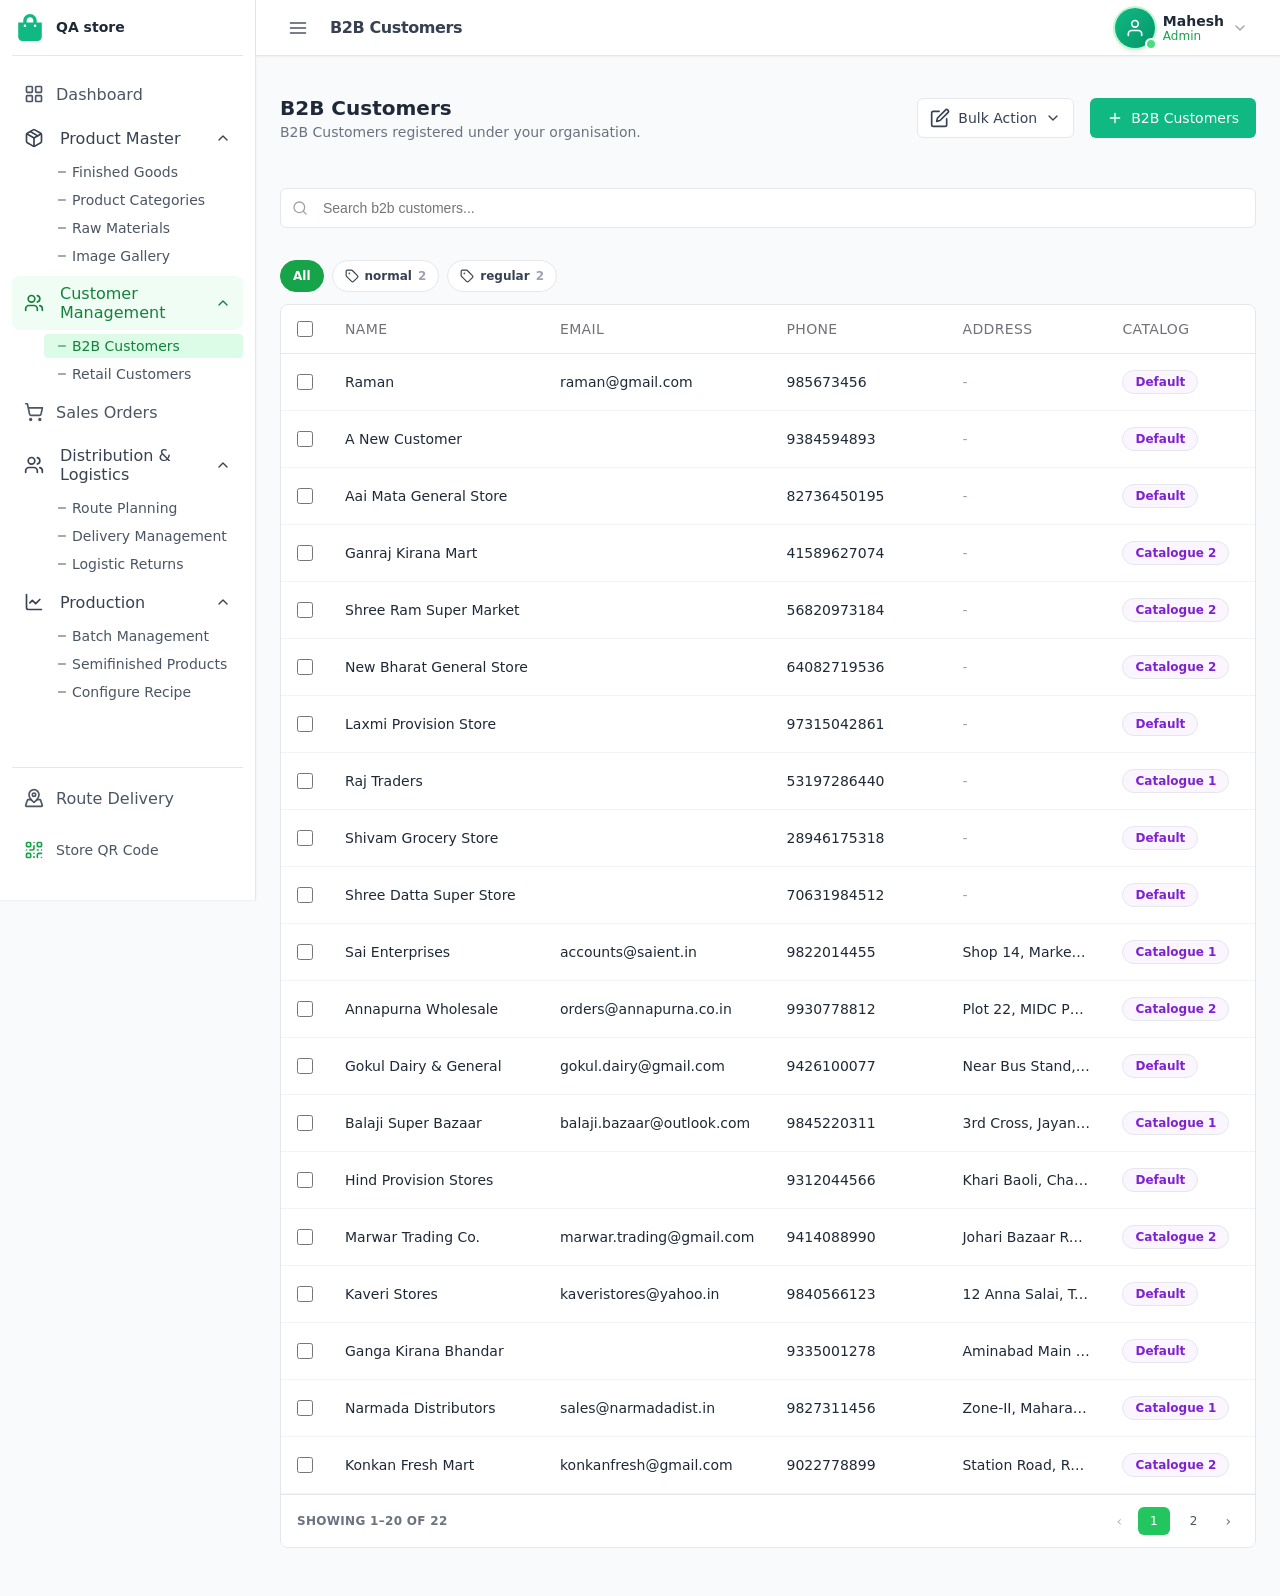
==== v1/screens/customers/b2b-customers.html @ 84e3a21d "Publish frozen v1 discovery mockup: Customer Management (B2B + Retail) Static HTML/CSS/JS recreation" ====
<!doctype html>
<!--
  DISCOVERY SCREEN — Foodbridge Module Customer — "B2B Customers"
  ---------------------------------------------------------------
  RECREATION of https://b2bgreens.com/platform/customers (tenant "QA store",
  user "Mahesh · Admin") — the baseline this module iterates from.

  Per addendum-002, this screen is built from the real source of the running app
  (github.com/exagon-ai/storefront-frontend) rather than eyeballed from the
  screenshot: same field names, same derivations, same copy, same feature flags.
  Provenance for every region:

    region                    app source
    ------------------------  ----------------------------------------------
    page shell / sidebar      src/layout/Layout.jsx · components/sidebar/*
    header + description      src/pages/Customers.jsx:456-508
    bulk action dropdown      src/components/common/BulkActionDropdown.jsx
    import / export / sample  src/components/common/UploadMany.jsx
    search (debounced 400ms)  src/pages/Customers.jsx:605-644
    tag filter chips          src/features/tags/EntityTagChips.jsx
    table + row actions       src/components/customer/CustomerTable.jsx
    add / edit drawer         src/components/drawer/CustomerDrawer.jsx
    stock drawer              src/components/drawer/CustomerStockDrawer.jsx
    delete confirmation       src/components/modal/DeleteModal.jsx
    empty state               src/components/table/NotFound.jsx
    pagination (20 per page)  src/components/common/CustomPagination.jsx

  Standalone-openable: open this file directly to review the screen in isolation.
  Also reachable from the wiring hub (../../index.html) and the module hub
  (index.html). Data comes from seed.inline.js, which mirrors
  ../../seed-data/seed.json (file:// blocks fetching local JSON).

  Outgoing transitions (→ proto-FSM for SSOT-1 / SSOT-5):
    - search / tag chip / page    → same screen, re-filtered list
    - "+ B2B Customers" / pencil  → Add/Edit drawer over the list
    - trash / Bulk Action→Delete  → Delete confirm modal → list
    - Bulk Action → Assign tags   → Tag drawer → list
    - bar-chart / gift            → Stock / Offers drawer
    - Import                      → Import preview modal → list
    - sidebar "Retail Customers"  → retail-customers.html (the only navigation)

  Rules: HTML/CSS/vanilla JS only. No frameworks, no build step, no real API
  calls. Disposable — informs the SSOTs, not imported by development/.
-->
<html lang="en">
<head>
  <meta charset="utf-8">
  <meta name="viewport" content="width=device-width, initial-scale=1">
  <title>B2B Customers — Foodbridge Module Customer</title>
  <!-- No webfont: tailwind.config.js sets fontFamily.sans to system-ui, so the
       deployed app never renders the Inter it preloads. styles.css matches. -->
  <link rel="stylesheet" href="styles.css">
</head>
<body>
  <div class="app" id="app"></div>
  <script src="icons.js"></script>
  <script src="seed.inline.js"></script>
  <script src="shell.js"></script>
  <script src="customers.js"></script>
  <script>FB.mount("b2b");</script>
</body>
</html>
---- v1/screens/customers/styles.css ----
/* ==========================================================================
   DISCOVERY — Foodbridge Module Customer — stylesheet

   PIXEL-PARITY with the live storefront-admin. Every value below is the
   computed equivalent of the app's literal Tailwind class strings — not an
   approximation. Provenance for the ones that matter:

     font stack     tailwind.config.js → fontFamily.sans =
                    ['system-ui','sans-serif','Arial','Helvetica']
                    (index.html preloads Inter but the config overrides it,
                     so the deployed app never renders Inter — neither do we)
     sidebar        DesktopSidebar.jsx  w-64 · border-r border-gray-200 ·
                    shadow-sm · hidden lg:block   → breakpoint 1024px, NOT 768
     sidebar body   SidebarContent.jsx  px-3 pb-4 · brand h-14 border-b mb-3 ·
                    ul mt-2 space-y-2 pb-4 · item gap-3 px-3 py-2 rounded-lg ·
                    active text-green-700 bg-green-50
     submenu        SidebarSubMenu.jsx  ul ml-8 mt-1 space-y-1 text-sm ·
                    item px-3 py-1 rounded · active text-green-700 bg-green-100
     header         Header.jsx  h-14 sticky border-b shadow-sm · px-3 sm:px-6 ·
                    title text-base font-semibold text-gray-700 tracking-tight
     page padding   Main.jsx  px-3 sm:px-4 lg:px-6 · pt-3 sm:pt-4 · pb-4
     table          @windmill/react-ui defaultTheme:
                    container w-full overflow-hidden rounded-lg ring-1 ring-black/5
                    header    text-xs font-semibold tracking-wide uppercase
                              text-gray-500 border-b bg-gray-50
                    cell      px-4 py-3 · body bg-white divide-y text-gray-700
     row            CustomerTable.jsx  hover:bg-gray-50 border-b border-gray-200
     catalog pill   inline-flex px-3 py-1 rounded-full bg-purple-50
                    text-purple-700 border text-xs font-semibold
     tag chips      EntityTagChips.jsx  h-8 rounded-full px-3 text-xs
                    font-semibold · active border/bg-green-600 text-white
     primary btn    h-10 px-4 rounded-md bg-emerald-500 hover:bg-emerald-600
     bulk btn       h-10 min-w-[136px] px-3 py-2 rounded-md border-gray-200

   Tailwind palette values used verbatim:
     green-50  #f0fdf4   green-100 #dcfce7   green-400 #4ade80
     green-200 #bbf7d0   green-600 #16a34a   green-700 #15803d
     emerald-500 #10b981 emerald-600 #059669
     gray-50 #f9fafb  gray-100 #f3f4f6  gray-200 #e5e7eb  gray-300 #d1d5db
     gray-400 #9ca3af gray-500 #6b7280 gray-600 #4b5563  gray-700 #374151
     gray-800 #1f2937 purple-50 #faf5ff purple-700 #7e22ce
     red-50 #fef2f2   red-600 #dc2626   blue-600 #2563eb
   ========================================================================== */

:root {
  --green-50:  #f0fdf4;
  --green-100: #dcfce7;
  --green-200: #bbf7d0;
  --green-400: #4ade80;
  --green-500: #22c55e;
  --green-600: #16a34a;
  --green-700: #15803d;
  --emerald-500: #10b981;
  --emerald-600: #059669;

  --gray-50:  #f9fafb;
  --gray-100: #f3f4f6;
  --gray-200: #e5e7eb;
  --gray-300: #d1d5db;
  --gray-400: #9ca3af;
  --gray-500: #6b7280;
  --gray-600: #4b5563;
  --gray-700: #374151;
  --gray-800: #1f2937;

  --purple-50:  #faf5ff;
  --purple-700: #7e22ce;
  --zinc-500:   #71717a;
  --slate-50:   #f8fafc;
  --slate-100:  #f1f5f9;
  --slate-200:  #e2e8f0;
  --slate-300:  #cbd5e1;
  --slate-400:  #94a3b8;
  --slate-500:  #64748b;
  --slate-600:  #475569;
  --slate-700:  #334155;
  --slate-800:  #1e293b;
  --emerald-50: #ecfdf5;
  --emerald-700: #047857;
  --red-500:    #ef4444;
  --blue-600:   #2563eb;
  --red-50:     #fef2f2;
  --red-600:    #dc2626;
  --red-700:    #b91c1c;

  --line: var(--gray-200);
  --muted: var(--gray-500);
  --card: #ffffff;

  /* shadow-sm / shadow-md / shadow-xl, verbatim from Tailwind */
  --shadow-sm: 0 1px 2px 0 rgb(0 0 0 / .05);
  --shadow-md: 0 4px 6px -1px rgb(0 0 0 / .1), 0 2px 4px -2px rgb(0 0 0 / .1);
  --shadow-xl: 0 20px 25px -5px rgb(0 0 0 / .1), 0 8px 10px -6px rgb(0 0 0 / .1);
  /* ring-1 ring-black ring-opacity-5 */
  --ring-1-black-5: 0 0 0 1px rgb(0 0 0 / .05);

  --sidebar-w: 16rem;   /* w-64  */
  --header-h:  3.5rem;  /* h-14  */
}

* { box-sizing: border-box; }

html, body {
  margin: 0;
  padding: 0;
  background: var(--gray-50);
  color: var(--gray-700);
  /* tailwind.config.js fontFamily.sans — the app never renders Inter */
  font-family: system-ui, sans-serif, Arial, Helvetica;
  font-size: 16px;
  -webkit-font-smoothing: antialiased;
}

a { text-decoration: none; color: inherit; }
button { font: inherit; }
ul { list-style: none; margin: 0; padding: 0; }

/* ==========================================================================
   App shell
   ========================================================================== */

.app { display: flex; min-height: 100vh; }

/* DesktopSidebar: w-64, hidden below lg (1024px) */
.sidebar {
  width: var(--sidebar-w);
  flex: 0 0 var(--sidebar-w);
  background: var(--card);
  border-right: 1px solid var(--gray-200);
  box-shadow: var(--shadow-sm);
  position: fixed;
  inset: 0 auto 0 0;
  z-index: 30;
  overflow-y: auto;
  overflow-x: hidden;
}
.sidebar-inner {
  display: flex;
  flex-direction: column;
  min-height: 100vh;
  padding: 0 0.75rem 1rem;   /* px-3 pb-4 */
  color: var(--gray-500);
}

/* brand — h-14 border-b, then mb-3 */
.brand {
  height: var(--header-h);
  display: flex;
  align-items: center;
  gap: 0.75rem;              /* gap-3 */
  padding: 0.375rem 0.25rem; /* py-1.5 px-1 */
  border-bottom: 1px solid var(--gray-200);
  margin-bottom: 0.75rem;
  flex-shrink: 0;
}
.brand .mark { flex-shrink: 0; display: flex; }
.brand .mark svg { width: 1.75rem; height: 1.75rem; }   /* w-7 h-7 */
.brand .name {
  font-size: 0.875rem;       /* text-sm */
  font-weight: 600;
  color: var(--gray-800);
  line-height: 1.25;
  overflow: hidden;
  text-overflow: ellipsis;
  white-space: nowrap;
}

.nav-scroll { flex: 1; overflow-y: auto; scrollbar-width: none; }
.nav-scroll::-webkit-scrollbar { display: none; }

.nav { margin-top: 0.5rem; padding-bottom: 1rem; }        /* mt-2 pb-4 */
.nav > li + li { margin-top: 0.5rem; }                    /* space-y-2 */

/* top-level item + the two hard-coded footer items */
.nav-item {
  width: 100%;
  display: flex;
  align-items: center;
  gap: 0.75rem;                    /* gap-3 */
  padding: 0.5rem 0.75rem;         /* py-2 px-3 */
  border: 0;
  background: transparent;
  border-radius: 0.5rem;           /* rounded-lg */
  text-align: left;
  color: var(--gray-600);
  cursor: pointer;
  transition: background-color .15s, color .15s;
}
.nav-item:hover { background: var(--gray-100); }
.nav-item .ic { display: flex; flex-shrink: 0; }
.nav-item .ic svg { width: 1.25rem; height: 1.25rem; }    /* w-5 h-5 */
.nav-item .ic.green { color: var(--green-600); }

/* group header — SidebarSubMenu button */
.nav-group > button {
  width: 100%;
  display: flex;
  justify-content: space-between;
  align-items: center;
  gap: 0.75rem;
  padding: 0.5rem 0.75rem;
  border: 0;
  background: transparent;
  border-radius: 0.5rem;
  text-align: left;
  color: var(--gray-700);
  cursor: pointer;
  transition: background-color .15s, color .15s;
}
.nav-group > button:hover { background: var(--gray-100); color: var(--green-600); }
.nav-group > button .lbl { display: inline-flex; align-items: center; }
.nav-group > button .ic { display: flex; flex-shrink: 0; }
.nav-group > button .ic svg { width: 1.25rem; height: 1.25rem; }
.nav-group > button .txt { margin-left: 1rem; }           /* ml-4 */
.nav-group > button .chev { padding-left: 1rem; display: flex; }
.nav-group > button .chev svg { width: 1rem; height: 1rem; }
/* active group: text-green-700 bg-green-50 */
.nav-group.child-active > button { color: var(--green-700); background: var(--green-50); }
.nav-group.child-active > button:hover { background: var(--green-50); color: var(--green-700); }

/* submenu — ul ml-8 mt-1 space-y-1 text-sm */
.nav-sub { display: none; margin: 0.25rem 0 0 2rem; font-size: 0.875rem; color: var(--gray-600); }
.nav-group.open .nav-sub { display: block; }
.nav-sub > li + li { margin-top: 0.25rem; }
.nav-sub a {
  display: flex;
  align-items: center;
  padding: 0.25rem 0.75rem;        /* py-1 px-3 */
  border-radius: 0.25rem;          /* rounded */
  cursor: pointer;
  transition: background-color .15s, color .15s;
}
.nav-sub a:hover { background: var(--gray-100); color: var(--gray-600); }
.nav-sub .dash { display: flex; margin-right: 0.25rem; }
.nav-sub .dash svg { width: 0.75rem; height: 0.75rem; }   /* h-3 w-3 */
/* active child: text-green-700 bg-green-100 — a full step darker than the group */
.nav-sub a.active { color: var(--green-700); background: var(--green-100); }

/* Route Delivery — border-t pt-3 mt-1 */
.nav-foot {
  border-top: 1px solid var(--gray-200);
  padding-top: 0.75rem;
  margin-top: 0.25rem;
  flex-shrink: 0;
}
/* Store QR Code — its own py-4 block at the very bottom */
.nav-qr { padding: 1rem 0; flex-shrink: 0; }
.nav-qr .nav-item { font-size: 0.875rem; font-weight: 500; }

.main { flex: 1; min-width: 0; margin-left: var(--sidebar-w); }

/* Header — h-14 sticky, border-b, shadow-sm */
.topbar {
  height: var(--header-h);
  background: var(--card);
  border-bottom: 1px solid var(--gray-200);
  box-shadow: var(--shadow-sm);
  position: sticky;
  top: 0;
  z-index: 30;
  display: flex;
  align-items: center;
  justify-content: space-between;
  padding: 0 1.5rem;               /* px-6 at sm+ */
}
.topbar-left { display: flex; align-items: center; gap: 0.375rem; min-width: 0; }
.hamburger {
  border: 0;
  background: transparent;
  padding: 0.5rem;                 /* p-2 */
  border-radius: 0.5rem;
  color: var(--gray-600);
  cursor: pointer;
  display: flex;
  transition: background-color .2s;
}
.hamburger:hover { background: var(--gray-100); }
.hamburger svg { width: 1.25rem; height: 1.25rem; }
.crumb {
  margin: 0 0 0 0.5rem;
  font-size: 1rem;                 /* text-base */
  font-weight: 600;
  color: var(--gray-700);
  letter-spacing: -0.025em;        /* tracking-tight */
}

.who {
  display: flex;
  align-items: center;
  gap: 0.5rem;                     /* space-x-2 inside the avatar group */
  padding: 0.25rem 0.5rem;
  border-radius: 0.5rem;
  cursor: pointer;
  transition: background-color .2s;
}
.who:hover { background: var(--gray-50); }
.who .avatar {
  position: relative;
  width: 2.5rem; height: 2.5rem;   /* sm:h-10 sm:w-10 */
  border-radius: 9999px;
  background-image: linear-gradient(to bottom right, var(--emerald-500), var(--emerald-600));
  color: #fff;
  display: grid;
  place-items: center;
  box-shadow: 0 0 0 2px var(--green-200), var(--shadow-md);
  flex-shrink: 0;
}
.who .avatar svg { width: 1.25rem; height: 1.25rem; }
.who .avatar .dot {
  position: absolute;
  right: -0.125rem; bottom: -0.125rem;
  width: 0.75rem; height: 0.75rem;
  border-radius: 9999px;
  background: var(--green-400);
  border: 2px solid #fff;
}
.who .meta { display: flex; flex-direction: column; align-items: flex-start; min-width: 0; }
.who .meta b {
  font-size: 0.875rem; font-weight: 600; color: var(--gray-800);
  max-width: 8rem; overflow: hidden; text-overflow: ellipsis; white-space: nowrap;
}
.who .meta span { font-size: 0.75rem; color: var(--green-600); font-weight: 500; }
.who .caret { display: flex; color: var(--gray-400); }
.who .caret svg { width: 1rem; height: 1rem; }

/* Main.jsx — px-3 sm:px-4 lg:px-6, pt-3 sm:pt-4, pb-4 */
.page { padding: 0.75rem 0.75rem 1rem; }

/* ==========================================================================
   Page header / toolbar / search
   ========================================================================== */

/* Header Card — `!bg-transparent ... mb-5` wrapping `CardBody !p-0 !pt-6 !pb-4`.
   The Card's own mb-5 is what separates it from the search Card; without it the
   page reads noticeably tighter than the live app. */
.head-card { padding: 1.5rem 0 1rem; margin-bottom: 1.25rem; }
.page-head {
  display: flex;
  flex-direction: column;
  gap: 0.75rem;
}
.page-head h1 { margin: 0 0 0.25rem; font-size: 1.25rem; font-weight: 600; color: var(--gray-800); }
.page-head p  { margin: 0; font-size: 0.875rem; color: var(--gray-500); }
.page-head .actions { display: flex; gap: 1rem; }

/* Secondary toolbar — `mt-4` inside the same CardBody as the header row */
.toolbar { display: flex; flex-wrap: wrap; gap: 0.5rem; margin-top: 1rem; }

/* Search Card — `mb-5` around `CardBody !p-0` + `form py-3` */
.searchbar { padding: 0.75rem 0; margin-bottom: 1.25rem; }
.searchbar .field { position: relative; }
.searchbar .field > svg {
  position: absolute;
  left: 0.75rem;
  top: 50%;
  transform: translateY(-50%);
  color: var(--gray-400);
  pointer-events: none;
}

/* myTheme.input.base carries BOTH `bg-white` and `bg-gray-100`; which one wins
   depends on Tailwind's emitted order. The As-is captures settle it: every
   input on the list and in both drawers renders WHITE, so `bg-white` is the
   later rule. Same resolution applies to the offers table header below.
   Nothing overrides the placeholder — it stays the browser default at 14px. */
.input, .searchbar input {
  display: block;
  width: 100%;
  height: 2.5rem;                  /* h-10 */
  font-size: 0.875rem;             /* text-sm */
  line-height: 1.25rem;            /* leading-5 */
  padding: 0.25rem 0.75rem;        /* py-1 px-3 */
  border: 1px solid var(--gray-200);
  border-radius: 0.375rem;         /* rounded-md */
  background: var(--card);
  color: var(--gray-700);
  outline: none;
}
.searchbar input { padding-left: 2.625rem; }
.input:focus, .searchbar input:focus { background: var(--card); border-color: var(--gray-200); }
.input[readonly], .input:disabled { opacity: .5; cursor: not-allowed; background: var(--gray-300); }
/* myTheme.select.base — h-10 border-gray-200 bg-WHITE px-2 py-1 form-select */
select.input { appearance: none; cursor: pointer; background: var(--card); padding: 0.25rem 0.5rem; }
textarea.input { min-height: 5rem; height: auto; padding: 0.75rem; background: var(--card); }

/* ==========================================================================
   Buttons
   ========================================================================== */

.btn {
  display: inline-flex;
  align-items: center;
  justify-content: center;
  gap: 0.5rem;
  height: 2.5rem;                  /* h-10 */
  padding: 0 1rem;
  border: 1px solid transparent;
  border-radius: 0.375rem;
  font-size: 0.875rem;
  background: var(--card);
  color: var(--gray-700);
  cursor: pointer;
  white-space: nowrap;
  transition: background-color .15s, border-color .15s, color .15s;
}
.btn:disabled { opacity: .5; cursor: not-allowed; }
.btn svg { flex-shrink: 0; }
.btn-primary { background: var(--emerald-500); color: #fff; }
.btn-primary:hover:not(:disabled) { background: var(--emerald-600); }
.btn-outline { border-color: var(--gray-200); }
.btn-outline:hover:not(:disabled) { background: var(--gray-100); }
.btn-danger { background: var(--red-600); color: #fff; }
.btn-danger:hover:not(:disabled) { background: var(--red-700); }
/* BulkActionDropdown trigger: min-w-[136px] px-3 py-2 font-medium */
.btn-bulk { min-width: 8.5rem; padding: 0.5rem 0.75rem; font-weight: 500; border-color: var(--gray-200); }
.btn-bulk:hover:not(:disabled) { background: var(--gray-100); }
.btn-link {
  background: none; border: 0; padding: 0; cursor: pointer;
  color: var(--green-700); font-size: 0.75rem; text-decoration: underline;
}

/* ==========================================================================
   Tag chips — EntityTagChips.jsx
   ========================================================================== */

.chips { display: flex; flex-wrap: wrap; align-items: center; gap: 0.5rem; margin-bottom: 0.75rem; }
.chip {
  display: inline-flex;
  align-items: center;
  gap: 0.375rem;
  height: 2rem;                    /* h-8 */
  max-width: 11.25rem;
  padding: 0 0.75rem;
  border: 1px solid var(--gray-200);
  border-radius: 9999px;
  background: var(--card);
  color: var(--gray-700);
  font-size: 0.75rem;
  font-weight: 600;
  cursor: pointer;
  transition: background-color .15s, border-color .15s, color .15s;
}
.chip:hover { border-color: var(--green-200); background: var(--green-50); color: var(--green-700); }
.chip svg { flex-shrink: 0; }
.chip .count { color: var(--gray-400); }
.chip.active { background: var(--green-600); border-color: var(--green-600); color: #fff; }
.chip.active:hover { background: var(--green-600); color: #fff; }
.chip.active .count { color: rgb(255 255 255 / .8); }

/* ==========================================================================
   Table — windmill TableContainer / TableHeader / TableCell
   ========================================================================== */

/* myTheme.tableContainer — `w-full overflow-hidden border border-gray-200
   rounded-lg`. The app replaces windmill's ring with a real border. */
.table-wrap {
  width: 100%;
  overflow: hidden;
  border: 1px solid var(--gray-200);
  border-radius: 0.5rem;
  background: var(--card);
  margin-bottom: 2rem;
}
/* DEVIATION (V5) — the live TableContainer is `overflow-hidden` around a
   `w-full whitespace-nowrap` table, so on a narrow screen the right-hand
   columns (Catalog, Actions) are CLIPPED and unreachable: no scroll, no wrap,
   no card view. That is finding F11. We scroll instead, purely so the
   prototype stays reviewable on a phone — everything else about the mobile
   table is reproduced as-is. */
.table-scroll { overflow-x: auto; }

/* windmill <Table> — w-full whitespace-nowrap */
table.grid { width: 100%; border-collapse: collapse; white-space: nowrap; }
/* myTheme.tableHeader — `text-sm font-medium tracking-wide text-left
   text-zinc-500 uppercase border-b border-gray-200 bg-WHITE`.
   Not windmill's default text-xs/font-semibold/bg-gray-50. */
table.grid thead {
  font-size: 0.875rem;             /* text-sm */
  font-weight: 500;                /* font-medium */
  letter-spacing: 0.025em;         /* tracking-wide */
  text-transform: uppercase;
  color: var(--zinc-500);
  background: var(--card);
}
table.grid thead th {
  height: 3rem;                    /* !h-12 from the page */
  padding: 0 1rem;
  text-align: left;
  border-bottom: 1px solid var(--gray-200);
  white-space: nowrap;
  font-weight: 500;
}
/* myTheme.tableBody — `bg-white divide-y divide-gray-100 text-gray-800` */
table.grid tbody { background: var(--card); color: var(--gray-800); }
/* myTheme.tableCell — px-4 py-2 (windmill's default is py-3) */
table.grid tbody td {
  padding: 0.5rem 1rem;
  border-bottom: 1px solid var(--gray-100);
  vertical-align: middle;
  font-size: 0.875rem;
}
table.grid tbody tr:hover { background: var(--gray-50); }
/* Selection highlight — an addition on top of the As-is (the live table has no
   selected-row styling); see addendum-002 V4. */
table.grid tbody tr.selected,
table.grid tbody tr.selected:hover { background: var(--green-50); }

td.name  { font-weight: 500; }
td.phone { font-weight: 500; }
/* max-w-[8rem] truncate */
td.address span { display: block; max-width: 8rem; overflow: hidden; text-overflow: ellipsis; white-space: nowrap; }
.muted { color: var(--gray-400); }

/* catalog chip — bg-purple-50 text-purple-700 border (gray-200) */
.pill {
  display: inline-flex;
  align-items: center;
  padding: 0.25rem 0.75rem;
  border-radius: 9999px;
  font-size: 0.75rem;
  font-weight: 600;
  border: 1px solid var(--gray-200);
  background: var(--purple-50);
  color: var(--purple-700);
}
.pill.none { background: var(--gray-50); color: var(--gray-400); }

.row-tags { display: flex; flex-wrap: wrap; gap: 0.25rem; margin-top: 0.25rem; }
.row-tags span {
  font-size: 0.625rem; font-weight: 600; padding: 0.0625rem 0.4375rem;
  border-radius: 9999px; background: var(--green-50); color: var(--green-700);
}

/* row action buttons — p-2, text-gray-800, per-action hover colour */
.row-actions { display: flex; gap: 0.25rem; margin-left: -0.5rem; }
.icon-btn {
  border: 0;
  background: transparent;
  padding: 0.5rem;
  color: var(--gray-800);
  cursor: pointer;
  display: inline-flex;   /* a button is inline by default; flex only its content */
  position: relative;
  transition: color .15s;
}
/* Icon sizes are mixed, and that is what produces the 57px row pitch:
   py-2 (16) + p-2 button padding (16) + the TALLEST glyph (24) + 1px divider.
   Stock is lucide `BarChart2` at its package default of 24; Offers/Edit/Delete
   are react-icons/fi at their default 1em = 16. `Tooltip` passes no size. */
.icon-btn svg { width: 1rem; height: 1rem; }
.icon-btn.stock svg { width: 1.5rem; height: 1.5rem; }
.icon-btn.stock:hover { color: var(--emerald-600); }
.icon-btn.offer:hover,
.icon-btn.send:hover  { color: var(--blue-600); }
.icon-btn.edit:hover  { color: var(--green-600); }
.icon-btn.del:hover   { color: var(--red-600); }
/* react-tooltip: dark bubble above the trigger */
.icon-btn[data-tip]::after {
  content: attr(data-tip);
  position: absolute;
  bottom: calc(100% + 0.25rem);
  left: 50%;
  transform: translateX(-50%);
  background: var(--tip, #059669);
  color: #fff;
  font-size: 0.75rem;
  font-weight: 500;
  padding: 0.25rem 0.5rem;
  border-radius: 0.25rem;
  white-space: nowrap;
  opacity: 0;
  pointer-events: none;
  transition: opacity .12s;
  z-index: 5;
}
.icon-btn.offer, .icon-btn.send { --tip: #2563eb; }
.icon-btn.edit, .icon-btn.del   { --tip: #1f2937; }
.icon-btn:hover::after { opacity: 1; }

/* CheckBox.jsx — `peer h-4 w-4 shrink-0 rounded-sm border border-primary …`.
   `border-primary` is NOT defined in tailwind.config.js (only `brand` is), and
   the `data-[state=checked]` classes are a radix pattern with no data-state
   attribute here — so nothing overrides the control and the browser renders
   its NATIVE checkbox. Reproduced: native, 16px, no custom tick. */
.cb {
  width: 1rem; height: 1rem;
  flex-shrink: 0;
  border-radius: 0.125rem;         /* rounded-sm */
  cursor: pointer;
  vertical-align: middle;
  margin: 0;
}

/* myTheme.tableFooter — `px-4 py-3 border-t border-gray-200 bg-WHITE
   text-gray-500` (windmill's default bg-gray-50 is overridden) */
.pager {
  display: flex;
  align-items: center;
  justify-content: space-between;
  gap: 0.75rem;
  padding: 0.75rem 1rem;
  border-top: 1px solid var(--gray-200);
  background: var(--card);
  color: var(--gray-500);
  flex-wrap: wrap;
}
/* `SHOWING {start}–{end} OF {total}` — font-semibold tracking-wide uppercase
   text-xs; page buttons px-3 py-1 rounded-md text-xs, active bg-green-500;
   prev/next are ‹ › glyphs at px-2 py-1. */
.pager .info { font-size: 0.75rem; font-weight: 600; letter-spacing: 0.025em; text-transform: uppercase; }
.pager .pages { display: flex; align-items: center; gap: 0.5rem; }
.pager .pages button {
  border: 0;
  background: transparent;
  border-radius: 0.375rem;
  cursor: pointer;
  color: var(--gray-600);
  font-size: 0.75rem;
  font-weight: 500;
  padding: 0.25rem 0.75rem;
  line-height: 1.25rem;
}
.pager .pages button.step { padding: 0.25rem 0.5rem; font-size: 0.875rem; color: var(--gray-500); }
.pager .pages button:hover:not(:disabled) { background: var(--gray-200); }
.pager .pages button.active { background: var(--green-500); color: #fff; }
.pager .pages button.active:hover { background: var(--green-600); }
.pager .pages button:disabled { opacity: .5; cursor: not-allowed; background: transparent; }

/* empty state — NotFound.jsx */
.empty { text-align: center; padding: 1.25rem; margin: 1.25rem 0; }
.empty .art {
  width: 6rem; height: 6rem; margin: 1rem auto 1.25rem;
  border-radius: 9999px; background: var(--green-50);
  display: grid; place-items: center; color: var(--green-600);
}
.empty .art svg { width: 2.5rem; height: 2.5rem; }
.empty h2 { margin: 0.5rem 0 0.25rem; font-size: 1.5rem; font-weight: 500; color: var(--gray-600); }
.empty p { margin: 0; color: var(--gray-400); font-size: 0.875rem; }

/* ==========================================================================
   Overlays — menu, drawer, modal, toast
   ========================================================================== */

/* BulkActionDropdown menu — `z-[9999] w-max min-w-52 max-w-xs overflow-hidden
   rounded-md bg-white shadow-lg border border-gray-100`. Items are a single
   line: `w-full flex items-center gap-2 px-4 py-2.5 text-sm text-gray-700
   hover:bg-gray-50`, delete in `text-red-600 hover:bg-red-50`. No descriptions. */
.menu {
  position: fixed;
  z-index: 90;
  width: max-content;
  min-width: 13rem;
  max-width: 20rem;
  overflow: hidden;
  background: var(--card);
  border: 1px solid var(--gray-100);
  border-radius: 0.375rem;
  box-shadow: 0 10px 15px -3px rgb(0 0 0 / .1), 0 4px 6px -4px rgb(0 0 0 / .1);
}
.menu button {
  display: flex;
  align-items: center;
  gap: 0.5rem;
  width: 100%;
  border: 0;
  background: transparent;
  padding: 0.625rem 1rem;
  cursor: pointer;
  text-align: left;
  white-space: nowrap;
  font-size: 0.875rem;
  color: var(--gray-700);
  transition: background-color .15s;
}
.menu button:hover { background: var(--gray-50); }
.menu button svg { width: 1rem; height: 1rem; flex-shrink: 0; }
.menu button.danger { color: var(--red-600); }
.menu button.danger:hover { background: var(--red-50); }

.scrim {
  position: fixed; inset: 0;
  /* myTheme.backdrop.base — `fixed inset-0 bg-black bg-opacity-50`, i.e.
     Tailwind's bg-opacity utility: background-color: rgb(0 0 0 / var(--tw-bg-opacity, 1))
     with --tw-bg-opacity:.5. Applies to every overlay (modal AND drawer). */
  background: rgb(0 0 0 / .5);
  z-index: 60;
  opacity: 0;
  transition: opacity .18s;
}
.scrim.show { opacity: 1; }
/* GenerateSmartLinkModal's own backdrop — `bg-black/60 backdrop-blur-sm` */
.scrim.blur-dark { background: rgb(0 0 0 / .6); backdrop-filter: blur(2px); }

/* MainDrawer width: `windowDimension <= fullWidthBreakpoint ? "100%"
   : widthProp || (XXlarge ? "85%" : "82%")`. `large` does not affect width —
   every drawer in this module is 82% of the viewport. */
.drawer {
  position: fixed;
  top: 0; right: 0; bottom: 0;
  width: 82%;
  background: var(--card);
  z-index: 70;
  display: flex;
  flex-direction: column;
  box-shadow: var(--shadow-xl);
  transform: translateX(100%);
  transition: transform .22s ease;
}
.drawer.show { transform: none; }
.drawer.large { width: 82%; }
/* MainDrawer's OWN default fullWidthBreakpoint is 575 (not 767) — every
   Add/Edit/Stock/Offers drawer in this module uses that default. */
@media (max-width: 575px) { .drawer:not(.narrow) { width: 100%; } }
/* DirectoryDrawer (the tag-selection drawer) passes fullWidthBreakpoint={767}
   AND its own drawerWidth="70%" — both different from MainDrawer's defaults. */
.drawer.narrow { width: 70%; }
@media (max-width: 767px) { .drawer.narrow { width: 100%; } }
/* MainDrawer close button — absolute top-6 right-6, w-10 h-10 rounded-full
   bg-white shadow-md text-red-500 hover:bg-red-100 */
.drawer-x {
  position: absolute;
  top: 1.5rem; right: 1.5rem;
  z-index: 10;
  width: 2.5rem; height: 2.5rem;
  border: 0;
  border-radius: 9999px;
  background: var(--card);
  box-shadow: var(--shadow-md);
  color: var(--red-500);
  cursor: pointer;
  display: grid;
  place-items: center;
  transition: background-color .15s, color .15s;
}
.drawer-x:hover { background: #fee2e2; color: var(--gray-700); }
.drawer-x svg { width: 1rem; height: 1rem; }

/* Drawer header — p-6 border-b border-gray-100 bg-gray-50 */
/* pr reserves room for the floating close button so a wrapped title/description
   line never runs under it — the real risk on a narrow (100%-width) drawer. */
.drawer-head { padding: 1.5rem 4.5rem 1.5rem 1.5rem; border-bottom: 1px solid var(--gray-100); background: var(--gray-50); }
/* DirectoryDrawer's own header: no tint, bold (not semibold) title, pr-20 so
   the floating close button never overlaps the text. */
.drawer.narrow .drawer-head { background: var(--card); padding: 1.5rem 3.75rem 1.5rem 1.5rem; }
.drawer.narrow .drawer-head h3 { font-weight: 700; }
.drawer-head h3 { margin: 0; font-size: 1.125rem; font-weight: 600; color: #111827; }  /* text-lg text-gray-900 */
.drawer-head p  { margin: 0.25rem 0 0; font-size: 0.875rem; color: var(--gray-600); }  /* text-sm mt-1 */
.drawer-head .hrow { display: flex; align-items: center; gap: 0.5rem; flex-wrap: wrap; }
.drawer-body { flex: 1; overflow-y: auto; padding: 1.5rem; }

/* DrawerButton — fixed bar, `border-t border-gray-100 bg-gray-50 px-6 py-4
   lg:py-8`, gap-3 lg:gap-6. SUBMIT COMES FIRST, then Cancel: a green
   full-width h-12 primary, and a white h-12 outline with RED text. */
.drawer-foot {
  border-top: 1px solid var(--gray-100);
  padding: 1rem 1.5rem;
  display: flex;
  gap: 0.75rem;
  background: var(--gray-50);
}
@media (min-width: 1024px) { .drawer-foot { padding: 2rem 1.5rem; gap: 1.5rem; } }
.drawer-foot .btn { flex: 1; min-width: 0; height: 3rem; }
.btn-submit { background: var(--green-600); color: #fff; border-color: transparent; font-weight: 500; }
.btn-submit:hover:not(:disabled) { background: var(--green-700); }
.btn-cancel { background: var(--card); border-color: var(--gray-200); color: var(--red-500); font-weight: 500; }
.btn-cancel:hover:not(:disabled) { background: #fef2f2; border-color: #fee2e2; color: #dc2626; }

/* Drawer form rows — `grid grid-cols-6 gap-3 md:gap-5 xl:gap-6 mb-6` with
   LabelArea `col-span-4 sm:col-span-2` and the control `col-span-8 sm:col-span-4`
   → a 2 : 4 split of six columns, i.e. one third / two thirds. */
.frow { display: grid; grid-template-columns: 1fr; gap: 0.75rem; margin-bottom: 1.5rem; }
@media (min-width: 640px) {
  .frow { grid-template-columns: 2fr 4fr; gap: 1.5rem; align-items: start; }
  .frow > label.lab { padding-top: 0.625rem; }
}
/* LabelArea — `block text-sm text-gray-800` + `font-medium`, required star red-500 */
.frow > label.lab { font-size: 0.875rem; font-weight: 500; color: var(--gray-800); }
.frow > label.lab .req { color: var(--red-500); margin-left: 0.25rem; }
.frow .hint { font-size: 0.75rem; color: var(--gray-500); margin: 0 0 0.625rem; }
.frow .err-msg { color: var(--red-600); font-size: 0.75rem; margin-top: 0.3125rem; display: none; }
.frow.invalid .err-msg { display: block; }
.frow.invalid .input { border-color: var(--red-600); }
.inline { display: flex; gap: 0.5rem; align-items: flex-start; }
.inline .input { flex: 1; }

/* CheckBox / radio look from the drawers */
.choice-row { display: flex; gap: 1.5rem; align-items: center; padding-top: 0.5rem; }
.choice { display: inline-flex; align-items: center; gap: 0.5rem; cursor: pointer; user-select: none; font-size: 0.875rem; }
.choice input { display: none; }
.choice .box {
  width: 1.25rem; height: 1.25rem;
  border: 2px solid var(--gray-400);
  border-radius: 0.125rem;
  background: #fff;
  display: grid; place-items: center;
  flex-shrink: 0;
}
.choice input:checked + .box { background: var(--blue-600); border-color: var(--blue-600); }
.choice input:checked + .box::after {
  content: ""; width: 0.3125rem; height: 0.5625rem;
  border: solid #fff; border-width: 0 2.5px 2.5px 0;
  transform: rotate(45deg) translate(-1px, -1px);
}

.radio-list { display: flex; flex-direction: column; gap: 0.625rem; }
.radio { display: flex; align-items: flex-start; gap: 0.75rem; cursor: pointer; user-select: none; }
.radio input { display: none; }
.radio .dot {
  margin-top: 0.125rem;
  width: 1.25rem; height: 1.25rem; flex: 0 0 1.25rem;
  border: 2px solid var(--gray-400);
  border-radius: 9999px;
  background: #fff;
  display: grid; place-items: center;
}
.radio input:checked + .dot { border-color: var(--blue-600); }
.radio input:checked + .dot::after { content: ""; width: 0.625rem; height: 0.625rem; border-radius: 9999px; background: var(--blue-600); }
.radio span.txt { font-size: 0.875rem; color: var(--gray-700); }

.hidden { display: none !important; }

/* DeleteModal */
/* myTheme.backdrop — `fixed inset-0 flex items-end bg-black bg-opacity-50
   sm:items-center sm:justify-center`: below the sm breakpoint (640px) the
   modal is a BOTTOM SHEET flush to the viewport edge, not centered.
   myTheme.modal — `w-full px-6 py-4 bg-white rounded-t-lg sm:rounded-lg
   sm:m-4 sm:max-w-xl`: square top corners on mobile, rounded only at sm+. */
.modal-wrap {
  position: fixed; inset: 0; z-index: 80;
  display: flex; align-items: flex-end; justify-content: center;
}
@media (min-width: 640px) { .modal-wrap { align-items: center; padding: 1rem; } }
/* RetailCampaignLinkModal ships its own `fixed inset-0 flex items-center
   justify-center p-4` — always centered, no bottom-sheet behaviour. */
.modal-wrap.always-center { align-items: center; padding: 1rem; }
.modal {
  position: relative;
  width: 100%;
  max-width: 36rem;                /* sm:max-w-xl */
  background: var(--card);
  border-radius: 0.75rem 0.75rem 0 0;
  box-shadow: var(--shadow-xl);
  padding: 1rem 1.5rem;
  overflow: hidden;
  font-size: 0.875rem;
  color: var(--gray-800);
}
@media (min-width: 640px) { .modal { border-radius: 0.5rem; margin: 1rem; } }
.always-center .modal { border-radius: 0.75rem; margin: 0; }
/* RetailCampaignLinkModal — max-w-md */
.modal.small { max-width: 28rem; padding: 0; }
/* GenerateSmartLinkModal — max-w-4xl, h-[92vh], flex column */
.modal.tall {
  max-width: 56rem;
  height: 92vh;
  padding: 0;
  display: flex;
  flex-direction: column;
}
.modal .mbody { padding: 2rem 1.5rem 0.5rem; margin-bottom: 1.5rem; text-align: center; }
.modal.wide .mbody { text-align: left; }
/* h-12 w-12 rounded-full bg-red-50 with a FiTrash2 at h-5 w-5 text-red-600 */
.modal .ico {
  width: 3rem; height: 3rem; margin: 0 auto 1rem;
  border-radius: 9999px; background: var(--red-50);
  display: grid; place-items: center; color: var(--red-600);
}
.modal .ico svg { width: 1.25rem; height: 1.25rem; }
.modal h2 { margin: 0; font-size: 1rem; font-weight: 600; color: #111827; }
.modal h2 .target { color: var(--red-600); }
.modal p { margin: 0.375rem 0 0; font-size: 0.875rem; color: var(--gray-500); line-height: 1.5; }
.modal code { background: var(--gray-100); padding: 0.125rem 0.25rem; border-radius: 0.25rem; font-size: 0.8125rem; }
/* DeleteModal footer inner div — `flex w-full flex-col-reverse gap-2
   sm:w-auto sm:flex-row sm:justify-end sm:gap-3` INSIDE a `ModalFooter
   justify-center`: below 640px the buttons STACK full-width with Delete
   drawn first in the DOM-reversed (i.e. visually ON TOP), Cancel below. */
.modal .modal-foot {
  display: flex; flex-direction: column-reverse; gap: 0.5rem;
  justify-content: center;
  margin: 0 -1.5rem -1rem;
  padding: 0.75rem 1.5rem;
  background: var(--gray-50);
}
.modal .modal-foot .btn-modal { width: 100%; }
@media (min-width: 640px) {
  .modal .modal-foot { flex-direction: row; gap: 1rem; }
  .modal .modal-foot .btn-modal { width: auto; }
}
.modal.wide .modal-foot { justify-content: flex-end; }
/* Cancel: h-10 px-5 rounded-md border-gray-300 bg-white text-gray-700
   Delete: h-10 px-5 rounded-md bg-red-600 text-white — no icon */
.btn-modal {
  height: 2.5rem; padding: 0 1.25rem;
  border-radius: 0.375rem;
  font-size: 0.875rem; font-weight: 500;
  border: 1px solid var(--gray-300);
  background: var(--card); color: var(--gray-700);
  cursor: pointer;
}
.btn-modal:hover { background: var(--gray-50); }
.btn-modal.danger { border-color: transparent; background: var(--red-600); color: #fff; }
.btn-modal.danger:hover { background: var(--red-700); }

/* ==========================================================================
   RetailCampaignLinkModal — "Send Ordering Link"
   ========================================================================== */

.rcl-head {
  display: flex; align-items: center; justify-content: space-between;
  padding: 1rem 1.25rem;
  border-bottom: 1px solid var(--gray-100);
}
.rcl-head h2 { margin: 0; font-size: 1rem; font-weight: 600; color: #111827; }
.rcl-x {
  border: 0; background: transparent; cursor: pointer;
  padding: 0.375rem; border-radius: 0.375rem; color: var(--gray-400);
  display: grid; place-items: center;
}
.rcl-x:hover { color: var(--gray-600); background: var(--gray-100); }
.rcl-x svg { width: 1rem; height: 1rem; }

.rcl-body { padding: 1.25rem; display: flex; flex-direction: column; gap: 1rem; }
.rcl-info { background: var(--gray-50); border-radius: 0.5rem; padding: 0.75rem 1rem; display: flex; flex-direction: column; gap: 0.5rem; }
.rcl-row { display: flex; align-items: center; gap: 0.625rem; font-size: 0.875rem; color: var(--gray-600); }
.rcl-row svg { width: 1rem; height: 1rem; color: var(--gray-400); flex-shrink: 0; }
.rcl-row .strong { font-weight: 500; color: var(--gray-800); }
.rcl-desc { margin: 0; font-size: 0.875rem; color: var(--gray-600); line-height: 1.6; }

.rcl-foot {
  display: flex; align-items: center; justify-content: flex-end; gap: 0.75rem;
  padding: 1rem 1.25rem;
  border-top: 1px solid var(--gray-100);
}
.btn-text {
  border: 0; background: transparent; cursor: pointer;
  padding: 0.5rem 1rem; border-radius: 0.5rem;
  font-size: 0.875rem; font-weight: 500; color: var(--gray-600);
}
.btn-text:hover { color: #111827; background: var(--gray-100); }
.btn-whatsapp {
  display: inline-flex; align-items: center; gap: 0.5rem;
  border: 0; cursor: pointer;
  padding: 0.5rem 1rem; border-radius: 0.5rem;
  font-size: 0.875rem; font-weight: 600;
  background: var(--green-600); color: #fff;
}
.btn-whatsapp:hover { background: var(--green-700); }
.btn-whatsapp svg { width: 1rem; height: 1rem; }

/* ==========================================================================
   GenerateSmartLinkModal — "Create Campaign Links"
   ========================================================================== */

.gsl-head { flex-shrink: 0; border-bottom: 1px solid var(--gray-200); padding: 0.75rem 1.25rem; }
.gsl-head-row { display: flex; align-items: center; gap: 0.75rem; }
.gsl-icon {
  flex-shrink: 0; width: 2.25rem; height: 2.25rem;
  border-radius: 0.5rem; background: #eff6ff;
  display: grid; place-items: center; color: var(--blue-600);
}
.gsl-icon svg { width: 1.25rem; height: 1.25rem; }
.gsl-titles { flex: 1; min-width: 0; }
.gsl-titles h2 { margin: 0; font-size: 1rem; font-weight: 600; color: #111827; }
.gsl-titles p { margin: 0.125rem 0 0; font-size: 0.75rem; color: var(--gray-500); }
.gsl-head .rcl-x { flex-shrink: 0; }
.gsl-banner {
  display: flex; align-items: flex-start; gap: 0.5rem;
  margin-top: 0.625rem; padding: 0.5rem 0.75rem;
  border-radius: 0.5rem; font-size: 0.8125rem; line-height: 1.5;
}
.gsl-banner svg { width: 1rem; height: 1rem; flex-shrink: 0; margin-top: 0.0625rem; }
.gsl-banner.info { background: #eff6ff; border: 1px solid #bfdbfe; color: #1d4ed8; }
.gsl-banner.warn { background: #fffbeb; border: 1px solid #fde68a; color: #b45309; margin-top: 0; }

.gsl-body { flex: 1; min-height: 0; overflow-y: auto; padding: 0.75rem 1.25rem; display: flex; flex-direction: column; gap: 0.5rem; }
.gsl-selectall {
  display: flex; align-items: center; gap: 0.625rem;
  padding-bottom: 0.5rem; margin-bottom: 0.25rem;
  border-bottom: 1px solid var(--gray-200);
  cursor: pointer;
}
.gsl-selectall span:nth-child(2) { font-size: 0.875rem; font-weight: 500; color: var(--gray-700); }
.gsl-selectall .gsl-count { margin-left: auto; font-size: 0.75rem; color: var(--gray-500); font-weight: 400; }

.gsl-grid { display: grid; grid-template-columns: 1fr; gap: 0.5rem; }
@media (min-width: 768px) { .gsl-grid { grid-template-columns: 1fr 1fr; } }
.gsl-card {
  display: flex; align-items: center; gap: 0.625rem;
  padding: 0.5rem 0.75rem; border: 1px solid var(--gray-200); border-radius: 0.375rem;
  cursor: pointer; transition: border-color .15s, background-color .15s;
}
.gsl-card:hover { border-color: var(--gray-300); background: var(--gray-50); }
.gsl-card.on { border-color: var(--green-500); background: var(--green-50); }
.gsl-card-body { min-width: 0; flex: 1; display: flex; flex-direction: column; }
.gsl-name { font-size: 0.875rem; font-weight: 500; color: var(--gray-800); overflow: hidden; text-overflow: ellipsis; white-space: nowrap; }
.gsl-phone { font-size: 0.75rem; color: var(--gray-500); overflow: hidden; text-overflow: ellipsis; white-space: nowrap; }
.gsl-empty { grid-column: 1 / -1; padding: 2rem; text-align: center; color: var(--gray-400); font-size: 0.875rem; }

.gsl-foot {
  flex-shrink: 0; display: flex; align-items: center; justify-content: space-between; gap: 0.75rem;
  padding: 0.75rem 1.25rem; border-top: 1px solid var(--gray-200); background: #f9fafb80;
}
.gsl-selected { font-size: 0.875rem; font-weight: 500; color: var(--gray-600); }
.warn-inline { display: inline-flex; align-items: center; gap: 0.25rem; color: #b45309; margin-left: 0.5rem; }
.warn-inline svg { width: 0.875rem; height: 0.875rem; }
.gsl-create { height: 2.5rem; padding: 0 1.25rem; }
.gsl-create:disabled { background: var(--gray-300); color: var(--gray-500); cursor: not-allowed; }

.gsl-results-head {
  flex-shrink: 0; display: flex; align-items: center; gap: 0.5rem;
  padding: 0.625rem 1.25rem; border-bottom: 1px solid var(--green-200);
  background: var(--green-50); color: var(--green-700); font-size: 0.875rem;
}
.gsl-results-head svg { width: 1rem; height: 1rem; }
.gsl-results-head .muted { margin-left: 0.5rem; font-weight: 400; color: var(--emerald-700); }
.gsl-ready { display: inline-flex; align-items: center; gap: 0.375rem; color: var(--emerald-700); font-weight: 500; }
.gsl-ready svg { width: 1rem; height: 1rem; }

@media (max-width: 639px) {
  .modal.tall { height: 100%; max-height: 100vh; border-radius: 0; margin: 0; }
  .modal.small { max-width: 100%; }
  .gsl-grid { grid-template-columns: 1fr; }
  .gsl-foot { flex-direction: column; align-items: stretch; }
  .gsl-create { width: 100%; justify-content: center; }
}

/* notifySuccess / notifyError — react-toastify: a white card top-centre with a
   round tinted status icon, a close ×, and a coloured progress bar along the
   bottom that drains over the toast's life. */
.toasts {
  position: fixed;
  top: 0.75rem; left: 50%;
  transform: translateX(-50%);
  z-index: 120;
  display: flex; flex-direction: column; gap: 0.5rem;
  width: min(20rem, calc(100vw - 1.5rem));
}
.toast {
  position: relative;
  display: flex;
  align-items: flex-start;
  gap: 0.625rem;
  overflow: hidden;
  background: var(--card);
  border-radius: 0.25rem;
  box-shadow: 0 1px 10px 0 rgb(0 0 0 / .1), 0 2px 15px 0 rgb(0 0 0 / .05);
  padding: 0.875rem 2rem 0.875rem 0.875rem;
  font-size: 0.875rem;
  line-height: 1.35;
  color: var(--gray-800);
  animation: toast-in .25s cubic-bezier(.21,1.02,.73,1);
}
.toast .ticon {
  flex-shrink: 0;
  width: 1.25rem; height: 1.25rem;
  border-radius: 9999px;
  display: grid; place-items: center;
  color: #fff; font-size: 0.75rem; font-weight: 700;
  background: var(--emerald-500);
}
.toast.error .ticon { background: var(--red-500); }
.toast.info  .ticon { background: var(--blue-600); }
.toast .tclose {
  position: absolute; top: 0.375rem; right: 0.5rem;
  border: 0; background: transparent; cursor: pointer;
  color: var(--gray-400); font-size: 1rem; line-height: 1; padding: 0.125rem;
}
.toast .tclose:hover { color: var(--gray-700); }
.toast::after {
  content: "";
  position: absolute; left: 0; bottom: 0; height: 4px;
  background: var(--emerald-500);
  animation: toast-bar 3.2s linear forwards;
}
.toast.error::after { background: var(--red-500); }
.toast.info::after  { background: var(--blue-600); }
@keyframes toast-in { from { opacity: 0; transform: translateY(-14px); } to { opacity: 1; transform: none; } }
@keyframes toast-bar { from { width: 100%; } to { width: 0; } }

/* ── CustomerStockDrawer ────────────────────────────────────────────────────
   Segments are BOTH windmill `<Button>` (primary green) in the source — there
   is no muted/inactive variant; only the panel below changes. */
.seg {
  display: flex; gap: 0.75rem;
  flex-shrink: 0;
  padding: 1rem 1.5rem;
  border-bottom: 1px solid var(--gray-100);
  background: var(--card);
}
.seg button {
  display: inline-flex; align-items: center; gap: 0.5rem;
  height: 2.5rem; padding: 0 1rem;
  border: 1px solid transparent;
  background: var(--green-600); color: #fff;
  border-radius: 0.375rem; cursor: pointer;
  font-size: 0.875rem; font-weight: 500;
  transition: background-color .15s;
}
.seg button:hover { background: var(--green-700); }
.seg button svg { width: 1rem; height: 1rem; }

/* Customer name pill in the drawer header */
.badge-name {
  display: inline-flex; align-items: center; gap: 0.375rem;
  padding: 0.125rem 0.625rem 0.125rem 0.1875rem; border-radius: 9999px;
  background: var(--green-100); color: #065f46;
  font-size: 0.875rem; font-weight: 500;
}
.badge-name i {
  width: 1.25rem; height: 1.25rem; border-radius: 9999px;
  background: var(--green-200); color: #064e3b;
  display: grid; place-items: center;
  font-size: 0.625rem; font-weight: 700; font-style: normal;
}

/* StockCountView — a slate-toned surface, distinct from the rest of the app */
.stock-body { padding: 1.25rem 1.5rem; display: flex; flex-direction: column; gap: 1rem; }
.stock-grid { display: grid; gap: 1rem; }
@media (min-width: 640px) { .stock-grid { grid-template-columns: 1fr 1fr; } }
.stock-grid label { display: block; font-size: 0.75rem; font-weight: 500; color: var(--slate-600); margin-bottom: 0.375rem; }
.stock-grid label .opt { color: var(--slate-400); font-weight: 400; }
.stock-field {
  width: 100%; height: 2.5rem; padding: 0 0.75rem;
  font-size: 0.875rem;
  border: 1px solid var(--slate-200); border-radius: 0.5rem;
  background: var(--card); color: var(--slate-800);
  outline: none;
}
.stock-field:focus { border-color: transparent; box-shadow: 0 0 0 2px #34d399; }
.stock-field::placeholder { color: var(--slate-400); }

.stock-card { background: var(--card); border: 1px solid var(--slate-100); border-radius: 0.75rem; overflow: hidden; }
.stock-card .chead {
  display: flex; align-items: center; justify-content: space-between;
  padding: 0.75rem 1rem; border-bottom: 1px solid var(--slate-100);
}
.stock-card .chead h2 { margin: 0; font-size: 0.875rem; font-weight: 600; color: var(--slate-700); }
.stock-card .chead .count { font-size: 0.75rem; color: var(--slate-400); }
.stock-card .csearch { position: relative; padding: 0.625rem 1rem; background: var(--slate-50); border-bottom: 1px solid var(--slate-100); }
.stock-card .csearch svg { position: absolute; left: 1.625rem; top: 50%; transform: translateY(-50%); color: var(--slate-400); pointer-events: none; }
.stock-card .csearch input {
  width: 100%; height: 2.25rem; padding: 0 1rem 0 2.25rem;
  font-size: 0.875rem; border: 1px solid var(--slate-200); border-radius: 0.5rem;
  background: var(--card); color: var(--slate-800); outline: none;
}
.stock-card .csearch input::placeholder { color: var(--slate-400); }

table.stock { width: 100%; border-collapse: collapse; font-size: 0.875rem; }
table.stock thead { background: var(--slate-50); }
table.stock thead th {
  padding: 0.75rem 1rem; text-align: left;
  font-size: 0.75rem; font-weight: 600; color: var(--slate-500);
  text-transform: uppercase; letter-spacing: 0.025em;
  border-bottom: 1px solid var(--slate-200);
}
table.stock thead th.r { text-align: right; }
table.stock tbody tr { border-bottom: 1px solid var(--slate-100); }
table.stock tbody tr:last-child { border-bottom: 0; }
table.stock tbody tr:hover { background: rgb(248 250 252 / .7); }
table.stock td { padding: 0.75rem 1rem; vertical-align: middle; }
table.stock td.r { text-align: right; white-space: nowrap; }
.prod { display: flex; align-items: center; gap: 0.75rem; }
.prod .thumb { width: 2.5rem; height: 2.5rem; flex-shrink: 0; background: var(--slate-100); border-radius: 0.25rem; display: grid; place-items: center; font-size: 1.125rem; }
.prod .pname { margin: 0; font-size: 0.875rem; font-weight: 500; color: var(--slate-800); line-height: 1.2; }
.prod .art { margin: 0.125rem 0 0; font-size: 0.75rem; color: var(--slate-400); }
.cat { font-size: 0.875rem; color: var(--slate-500); white-space: nowrap; }
.sys { font-size: 0.875rem; color: var(--slate-600); font-variant-numeric: tabular-nums; }
.sys .u { margin-left: 0.25rem; font-size: 0.75rem; color: var(--slate-400); }
.stepper { display: flex; align-items: center; justify-content: flex-end; gap: 0.25rem; }
.stepper button {
  width: 1.75rem; height: 1.75rem;
  display: grid; place-items: center;
  border: 1px solid var(--slate-200); border-radius: 0.375rem;
  background: var(--card); color: var(--slate-500); cursor: pointer;
  transition: background-color .15s, border-color .15s;
}
.stepper button:hover { background: var(--slate-50); border-color: var(--slate-300); }
.stepper button svg { width: 0.75rem; height: 0.75rem; }
.stepper input {
  width: 5rem; height: 2rem; text-align: center;
  font-size: 0.875rem; border: 1px solid var(--slate-200); border-radius: 0.375rem;
  background: var(--card); color: var(--slate-800); outline: none;
  font-variant-numeric: tabular-nums;
}
.stepper input::placeholder { color: var(--slate-300); }
.stepper input:focus { border-color: transparent; box-shadow: 0 0 0 2px #34d399; }
/* Table diff cell — ProductRow.jsx. Over-counted reads BLUE (not green),
   matching "here's extra stock, look at this" rather than "success". */
.diff.tdiff { font-size: 0.875rem; font-variant-numeric: tabular-nums; }
.diff.tdiff.none { color: var(--slate-300); }
.diff.tdiff.match { color: var(--emerald-600); font-weight: 500; }
.diff.tdiff.up { color: var(--blue-600); font-weight: 500; }
.diff.tdiff.down { color: var(--red-500); font-weight: 500; }

/* Card diff badge — ProductCard.jsx: a filled pill, no unit suffix. */
.diff.cdiff {
  flex-shrink: 0; font-size: 0.75rem; font-weight: 600;
  padding: 0.125rem 0.5rem; border-radius: 9999px;
}
.diff.cdiff.none { display: none; }  /* ProductCard renders nothing until a value exists */
.diff.cdiff.match { background: var(--emerald-50); color: var(--emerald-700); }
.diff.cdiff.up { background: #eff6ff; color: var(--blue-600); }
.diff.cdiff.down { background: var(--red-50); color: var(--red-600); }

.stock-empty { display: flex; flex-direction: column; align-items: center; gap: 0.5rem; padding: 3rem 0; color: var(--slate-400); }
.stock-empty p { margin: 0; font-size: 0.875rem; font-weight: 500; color: var(--slate-600); }

/* Table vs card: StockCountView mounts BOTH (`hidden md:block` /
   `md:hidden`), CSS alone decides which one the viewport sees. */
.stock-cards { display: none; }
@media (max-width: 767px) {
  .stock-table-wrap { display: none; }
  .stock-cards { display: block; }
}

/* Mobile ProductCard.jsx */
.pcard { padding: 1rem; border-bottom: 1px solid var(--slate-100); }
.pcard:last-child { border-bottom: 0; }
.pcard-top { display: flex; align-items: flex-start; gap: 0.75rem; margin-bottom: 0.75rem; }
.pcard-top .thumb { width: 2.5rem; height: 2.5rem; flex-shrink: 0; background: var(--slate-100); border-radius: 0.25rem; display: grid; place-items: center; font-size: 1.125rem; }
.pcard-info { flex: 1; min-width: 0; }
.pcard-info .pname { margin: 0; font-size: 0.875rem; font-weight: 500; color: var(--slate-800); line-height: 1.2; }
.pcard-info .art { margin: 0.125rem 0 0; font-size: 0.75rem; color: var(--slate-400); }
.pcard-info .cat {
  display: inline-block; margin-top: 0.25rem;
  font-size: 0.75rem; color: var(--slate-500); background: var(--slate-100);
  border-radius: 0.25rem; padding: 0.125rem 0.375rem; white-space: normal;
}
.pcard-bottom { display: flex; align-items: center; justify-content: space-between; gap: 1rem; padding-left: 3.25rem; }
.pcard-bottom .sys { font-size: 0.75rem; color: var(--slate-500); }
.pcard-bottom .sys .u { margin-left: 0; }
.pcard-bottom .stepper input { width: 4rem; height: 1.75rem; }

/* StockCountView sticky footer — Cancel then the green Save */
.stock-foot {
  flex-shrink: 0;
  display: flex; align-items: center; gap: 0.75rem;
  padding: 1rem 1.5rem;
  border-top: 1px solid var(--gray-100);
  background: var(--card);
}
.btn-slate {
  height: 2.5rem; padding: 0 1.25rem;
  font-size: 0.875rem; font-weight: 500;
  border: 1px solid var(--slate-200); border-radius: 0.5rem;
  background: var(--card); color: var(--slate-600); cursor: pointer;
}
.btn-slate:hover { background: var(--slate-50); }
.btn-save {
  display: inline-flex; align-items: center; gap: 0.5rem;
  height: 2.5rem; padding: 0 1.5rem;
  font-size: 0.875rem; font-weight: 600;
  border: 0; border-radius: 0.5rem;
  background: var(--emerald-600); color: #fff; cursor: pointer;
  transition: background-color .15s;
}
.btn-save:hover:not(:disabled) { background: var(--emerald-700); }
.btn-save:disabled { opacity: .5; cursor: not-allowed; }
.btn-save svg { width: 1rem; height: 1rem; }

/* ── OfferListView ──────────────────────────────────────────────────────── */
.offer-bar { flex-shrink: 0; padding: 1rem 1.5rem; border-bottom: 1px solid var(--gray-100); background: var(--card); }
.offer-body { padding: 1.5rem; }
table.offers { width: 100%; border-collapse: collapse; }
table.offers thead { background: var(--card); }
table.offers thead th {
  padding: 0.75rem 1.5rem; text-align: left;
  font-size: 0.75rem; font-weight: 600; color: var(--gray-700);
  text-transform: uppercase;
  border-bottom: 2px solid var(--gray-200);
}
table.offers thead th.c { text-align: center; }
table.offers tbody td { padding: 0.75rem 1.5rem; border-bottom: 1px solid var(--gray-100); font-size: 0.875rem; }
table.offers tbody tr:last-child td { border-bottom: 0; }
table.offers tbody tr:hover { background: var(--gray-50); }
table.offers .oname { font-weight: 600; color: var(--gray-800); }
/* OfferTable.jsx: `text-sm text-gray-600` — NOT green; "Free Item" is a
   hardcoded stub string in the source, not derived from the offer's actual benefit. */
table.offers .obenefit { color: var(--gray-600); font-size: 0.875rem; }
table.offers td.c { display: flex; justify-content: center; align-items: center; }


/* ==========================================================================
   Responsive — two DIFFERENT breakpoints, matching the app
     lg (1024px) — DesktopSidebar is `hidden lg:block`
     md (768px)  — the page header Card is `hidden md:block`, and the sticky
                   bottom bar is `md:hidden`
   ========================================================================== */

.mobile-foot { display: none; }

/* sm — Main.jsx px-4, header px-6 */
@media (min-width: 640px) {
  .page { padding: 1rem 1rem; }
  .page-head { flex-direction: row; align-items: center; justify-content: space-between; }
}

/* lg — Main.jsx px-6 */
@media (min-width: 1024px) {
  .page { padding: 1rem 1.5rem 1rem; }
}

/* below lg: the sidebar becomes an off-canvas drawer (MobileSidebar) */
@media (max-width: 1023px) {
  .sidebar {
    transform: translateX(-100%);
    transition: transform .2s ease;
    box-shadow: var(--shadow-xl);
    z-index: 75;
  }
  .sidebar.open { transform: none; }
  .main { margin-left: 0; }
  .topbar { padding: 0 0.75rem; }
}
@media (min-width: 1024px) {
  .sidebar { transform: none !important; }
}

/* below sm: Header hides the page title (`hidden sm:flex`) */
@media (max-width: 639px) {
  .crumb { display: none; }
  .who .avatar { display: none; }
}

/* below md: desktop page controls collapse into the sticky bottom bar */
@media (max-width: 767px) {
  .page { padding-bottom: 6.5rem; }
  .page-head .actions { display: none; }
  .toolbar { display: none; }

  .mobile-foot {
    display: flex;
    position: fixed;
    left: 0; right: 0; bottom: 0;
    z-index: 40;
    background: var(--card);
    border-top: 1px solid var(--gray-200);
    box-shadow: 0 -2px 12px rgb(0 0 0 / .08);
    align-items: center;
    justify-content: space-around;
    padding: 0.5rem 0.25rem calc(0.5rem + env(safe-area-inset-bottom, 0px));
  }
  .mobile-foot button {
    border: 0; background: transparent; cursor: pointer;
    display: flex; flex-direction: column; align-items: center; gap: 0.125rem;
    padding: 0.25rem 0.75rem; border-radius: 0.5rem; color: var(--gray-600);
  }
  .mobile-foot button svg { width: 1.25rem; height: 1.25rem; }
  .mobile-foot button span { font-size: 0.625rem; font-weight: 500; }
  .mobile-foot button.add { color: var(--green-700); }
  .mobile-foot button.add i {
    background: var(--emerald-600); color: #fff;
    border-radius: 0.5rem; padding: 0.1875rem 0.75rem; display: grid; place-items: center;
  }
  .mobile-foot .div { width: 1px; height: 1.875rem; background: var(--gray-200); }

  .frow { grid-template-columns: 1fr; gap: 0.375rem; }
  .drawer-body { padding: 1rem; }
  .drawer-head { padding: 1rem 3.75rem 1rem 1rem; }
  .drawer.narrow .drawer-head { padding: 1rem 3.75rem 1rem 1rem; }
  .drawer-foot { padding: 0.75rem 1rem; }
  .drawer-x { top: 1rem; right: 1rem; }
}


/* ==========================================================================
   StockHistoryView — date-range bar + session rows that expand to their lines
   ========================================================================== */

.hist-bar {
  display: flex; align-items: flex-end; gap: 0.75rem; flex-wrap: wrap;
  background: var(--card); border: 1px solid var(--slate-100);
  border-radius: 0.75rem; padding: 0.875rem 1rem;
}
.hist-bar .hf { display: flex; flex-direction: column; gap: 0.25rem; }
.hist-bar label {
  font-size: 0.625rem; font-weight: 500; color: var(--slate-400);
  text-transform: uppercase; letter-spacing: 0.025em;
}
.hist-bar .stock-field { height: 2.25rem; width: auto; min-width: 9.5rem; }
.btn-apply {
  height: 2.25rem; padding: 0 1.25rem;
  border: 0; border-radius: 0.5rem;
  background: var(--emerald-600); color: #fff;
  font-size: 0.875rem; font-weight: 500; cursor: pointer;
}
.btn-apply:hover { background: var(--emerald-700); }
.hist-bar .hcount { margin-left: auto; align-self: center; font-size: 0.75rem; color: var(--slate-400); }

table.stock.hist th.c, table.stock.hist td.c { text-align: center; }
table.stock.hist .srow { cursor: pointer; }
table.stock.hist .cmt { color: var(--slate-500); max-width: 12.5rem; overflow: hidden; text-overflow: ellipsis; }
table.stock.hist .cmt .dash { color: var(--slate-300); }
table.stock.hist .chev { display: inline-flex; padding: 0.25rem; border-radius: 0.25rem; color: var(--slate-400); }
table.stock.hist .sdetail > td { background: var(--slate-50); padding: 0.75rem 1.25rem; }
.sdetail-box { border: 1px solid var(--slate-200); border-radius: 0.75rem; overflow: hidden; }
table.stock.inner { font-size: 0.75rem; }
table.stock.inner thead { background: var(--slate-100); }
table.stock.inner thead th {
  padding: 0.5rem 0.75rem; font-size: 0.625rem; color: var(--slate-500);
  border-bottom: 0; letter-spacing: 0.025em;
}
table.stock.inner td { padding: 0.5rem 0.75rem; }
table.stock.inner tr { border-top: 1px solid var(--slate-100); border-bottom: 0; }
table.stock.inner tbody tr:nth-child(even) { background: var(--card); }
table.stock.inner .art { color: var(--slate-500); }
table.stock.inner .pn { color: var(--slate-700); font-weight: 500; }
table.stock.inner .strong { font-weight: 600; color: var(--slate-800); }

/* ==========================================================================
   EntityTagDrawer → DirectoryDrawer + MultiTagInput — "Create customer tag"

   A different component from MainDrawer/DrawerButton (see `.drawer.narrow`
   above), so it gets its own header/footer treatment rather than reusing
   `.drawer-head` / `.drawer-foot`:
     header   shrink-0 border-b border-gray-100 px-6 py-6 pr-20 (no bg-gray-50);
              h2 text-lg FONT-BOLD text-gray-900; description mt-1 text-sm text-gray-500
     search   border p-6, label rounded-xl border bg-gray-50 px-3 py-2.5
     list     p-4 md:p-6, grid grid-cols-1 xl:grid-cols-2 gap-3 (breaks at
              1280px, not 1024 — DirectoryDrawer.jsx's own grid, unrelated to
              the sidebar's lg breakpoint)
     row      flex items-center gap-3 rounded-xl border p-3, checked
              border-green-500 bg-green-50 — a plain list row (thumb 48px,
              name+subtitle, checkbox); tags are NOT shown on the card, because
              customers have no getPrice/getArticleNumber so DirectoryDrawer
              never uses the richer ProductTagCard renderer
     footer   border-t bg-gray-50 px-6 py-4 with a lifted shadow; "N selected"
              on its OWN line (mb-3), then Cancel/Save in `grid gap-3
              sm:grid-cols-2` — stacked below 640px, side-by-side at sm+
   ========================================================================== */

.dd-top { flex-shrink: 0; }
.dd-search {
  display: flex; align-items: center; gap: 0.5rem;
  margin: 0 1.5rem; padding: 0.625rem 0.75rem;
  border: 1px solid var(--gray-200); border-radius: 0.75rem;
  background: var(--gray-50); cursor: text;
}
.dd-search svg { color: var(--gray-400); flex-shrink: 0; width: 1rem; height: 1rem; }
.dd-search input {
  flex: 1; min-width: 0; border: 0; outline: none; background: transparent;
  font-size: 0.875rem; color: var(--gray-800); padding: 0;
}
.dd-search input::placeholder { color: var(--gray-400); }

/* MultiTagInput — one bordered box: chip tray (placeholder when empty), then
   input+button, then the hint line. Sits directly below the search field,
   inside the same p-6 border-b block in the source. */
.mti-box {
  margin: 1rem 1.5rem 1.5rem;
  border: 1px solid var(--gray-200); border-radius: 0.75rem;
  background: var(--gray-50); padding: 0.5rem;
}
.mti-chips { min-height: 1.75rem; display: flex; flex-wrap: wrap; gap: 0.375rem; margin-bottom: 0.5rem; }
.mti-placeholder { padding: 0.25rem 0.25rem; font-size: 0.75rem; color: var(--gray-400); }
.mti-chip {
  display: inline-flex; align-items: center; gap: 0.25rem;
  padding: 0.25rem 0.625rem; border-radius: 9999px;
  background: var(--green-100); color: var(--green-700);
  font-size: 0.75rem; font-weight: 600;
}
.mti-chip button { border: 0; background: none; color: inherit; cursor: pointer; display: inline-flex; padding: 0; }
.mti-chip svg { width: 0.75rem; height: 0.75rem; }
.mti-row { display: flex; gap: 0.5rem; }
.mti-row input {
  flex: 1; min-width: 0; padding: 0.375rem 0.625rem;
  font-size: 0.875rem; border: 1px solid var(--gray-300); border-radius: 0.5rem;
  background: var(--card); color: var(--gray-800); outline: none;
}
.mti-row input::placeholder { color: var(--gray-400); }
.mti-add {
  display: inline-flex; align-items: center; gap: 0.25rem;
  padding: 0.375rem 0.75rem;
  border: 0; border-radius: 0.5rem;
  background: var(--green-600); color: #fff;
  font-size: 0.75rem; font-weight: 600; cursor: pointer; white-space: nowrap;
}
.mti-add svg { width: 0.875rem; height: 0.875rem; }
.mti-add:disabled { opacity: .4; cursor: not-allowed; }
.mti-hint { margin: 0.25rem 0 0; padding: 0 0.25rem; font-size: 0.625rem; color: var(--gray-400); }

.dd-list { flex: 1; min-height: 0; overflow-y: auto; padding: 1rem; }
@media (min-width: 768px) { .dd-list { padding: 1.5rem; } }
.dd-list { display: grid; grid-template-columns: 1fr; gap: 0.75rem; }
@media (min-width: 1280px) { .dd-list { grid-template-columns: 1fr 1fr; } }
.dd-row {
  display: flex; align-items: center; gap: 0.75rem;
  width: 100%; text-align: left;
  padding: 0.75rem; border: 1px solid var(--gray-200); border-radius: 0.75rem;
  background: var(--card); cursor: pointer;
  transition: border-color .15s, background-color .15s;
}
.dd-row:hover { border-color: var(--gray-300); }
.dd-row.on { border-color: var(--green-500); background: var(--green-50); }
.dd-thumb { width: 3rem; height: 3rem; flex-shrink: 0; border-radius: 0.5rem; background: var(--gray-100); }
.dd-body { flex: 1; min-width: 0; }
.dd-name { display: block; font-size: 0.875rem; font-weight: 600; color: var(--gray-800); overflow: hidden; text-overflow: ellipsis; white-space: nowrap; }
.dd-sub { display: block; font-size: 0.75rem; color: var(--gray-500); overflow: hidden; text-overflow: ellipsis; white-space: nowrap; }
.dd-box {
  width: 1.25rem; height: 1.25rem; flex-shrink: 0;
  border: 1px solid var(--gray-300); border-radius: 0.25rem;
  display: grid; place-items: center; color: #fff;
}
.dd-row.on .dd-box { background: var(--green-600); border-color: var(--green-600); }
.dd-empty { grid-column: 1 / -1; padding: 3rem; text-align: center; color: var(--gray-400); font-size: 0.875rem; }

/* footer — a plain block (label row, then a button row), not the flex bar
   `.drawer-foot` uses for the other drawers */
.drawer-foot:has(.dd-foot) { display: block; box-shadow: 0 -8px 24px rgb(15 23 42 / .06); }
.dd-foot-btns { display: grid; gap: 0.75rem; grid-template-columns: 1fr; }
@media (min-width: 640px) { .dd-foot-btns { grid-template-columns: 1fr 1fr; } }
.dd-selected { margin: 0 0 0.75rem; font-size: 0.875rem; font-weight: 500; color: var(--gray-500); }
.btn-dd-cancel, .btn-dd-save {
  height: 3rem; width: 100%; padding: 0 1.25rem;
  border-radius: 0.5rem; font-size: 0.875rem; font-weight: 600; cursor: pointer;
}
.btn-dd-cancel { border: 1px solid #fecaca; background: var(--card); color: var(--red-500); }
.btn-dd-cancel:hover { border-color: #fca5a5; background: #fef2f2; color: #dc2626; }
.btn-dd-save { border: 0; background: var(--green-600); color: #fff; }
.btn-dd-save:hover:not(:disabled) { background: var(--green-700); }
.btn-dd-save:disabled { background: var(--gray-300); color: var(--gray-500); cursor: not-allowed; }
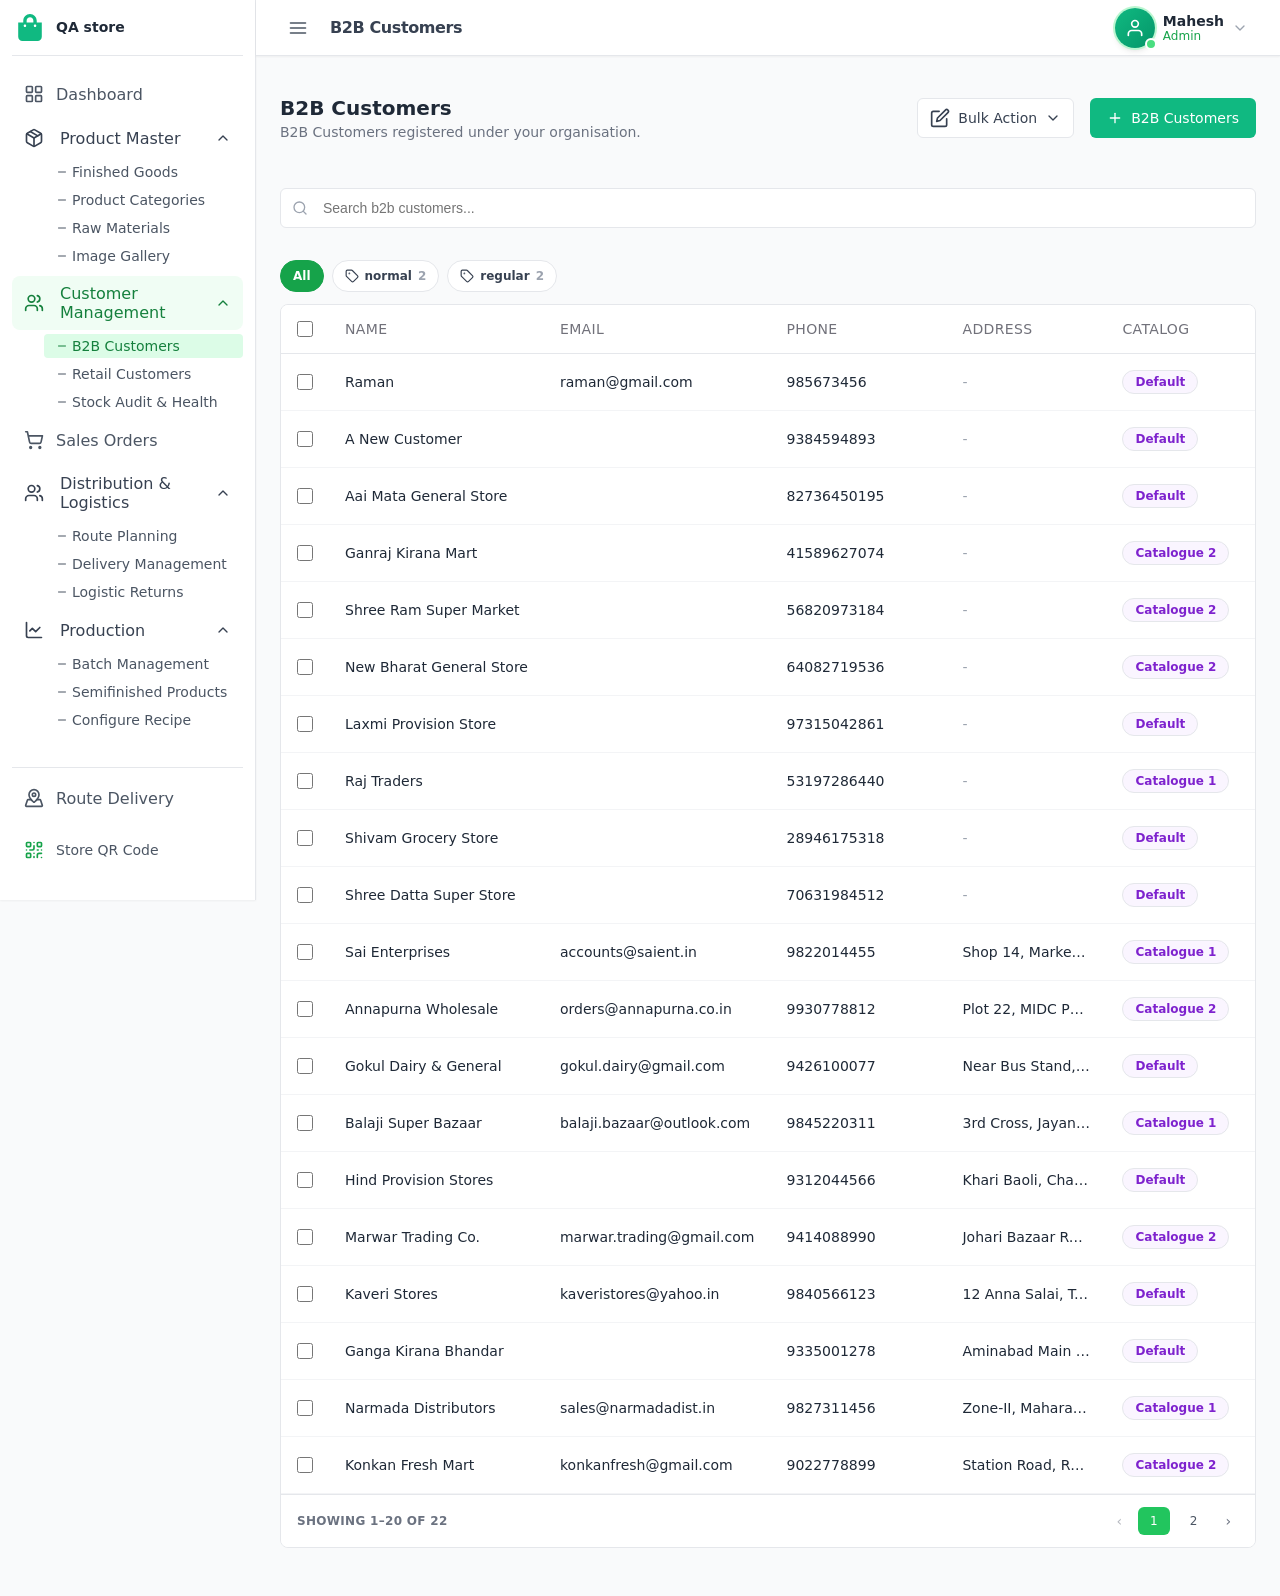
==== commit 535a63e6: "List Stock Audit & Health under Customer Management, as its own route The previous cut opened this a" ====
--- a/v1/screens/customers/b2b-customers.html
+++ b/v1/screens/customers/b2b-customers.html
@@ -20,7 +20,6 @@
     tag filter chips          src/features/tags/EntityTagChips.jsx
     table + row actions       src/components/customer/CustomerTable.jsx
     add / edit drawer         src/components/drawer/CustomerDrawer.jsx
-    stock drawer              src/components/drawer/CustomerStockDrawer.jsx
     delete confirmation       src/components/modal/DeleteModal.jsx
     empty state               src/components/table/NotFound.jsx
     pagination (20 per page)  src/components/common/CustomPagination.jsx
@@ -35,9 +34,13 @@
     - "+ B2B Customers" / pencil  → Add/Edit drawer over the list
     - trash / Bulk Action→Delete  → Delete confirm modal → list
     - Bulk Action → Assign tags   → Tag drawer → list
-    - bar-chart / gift            → Stock / Offers drawer
+    - bar-chart                   → stock-audit.html?customer=<id> (that
+                                     customer's Stock Audit & Health detail)
+    - gift                        → Offers drawer
     - Import                      → Import preview modal → list
-    - sidebar "Retail Customers"  → retail-customers.html (the only navigation)
+    - sidebar "Retail Customers"  → retail-customers.html
+    - sidebar "Stock Audit & Health" → stock-audit.html (customer list, no
+                                     query — a peer screen, not a drawer)
 
   Rules: HTML/CSS/vanilla JS only. No frameworks, no build step, no real API
   calls. Disposable — informs the SSOTs, not imported by development/.
--- a/v1/screens/customers/styles.css
+++ b/v1/screens/customers/styles.css
@@ -1077,187 +1077,6 @@
 @keyframes toast-in { from { opacity: 0; transform: translateY(-14px); } to { opacity: 1; transform: none; } }
 @keyframes toast-bar { from { width: 100%; } to { width: 0; } }
 
-/* ── CustomerStockDrawer ────────────────────────────────────────────────────
-   Segments are BOTH windmill `<Button>` (primary green) in the source — there
-   is no muted/inactive variant; only the panel below changes. */
-.seg {
-  display: flex; gap: 0.75rem;
-  flex-shrink: 0;
-  padding: 1rem 1.5rem;
-  border-bottom: 1px solid var(--gray-100);
-  background: var(--card);
-}
-.seg button {
-  display: inline-flex; align-items: center; gap: 0.5rem;
-  height: 2.5rem; padding: 0 1rem;
-  border: 1px solid transparent;
-  background: var(--green-600); color: #fff;
-  border-radius: 0.375rem; cursor: pointer;
-  font-size: 0.875rem; font-weight: 500;
-  transition: background-color .15s;
-}
-.seg button:hover { background: var(--green-700); }
-.seg button svg { width: 1rem; height: 1rem; }
-
-/* Customer name pill in the drawer header */
-.badge-name {
-  display: inline-flex; align-items: center; gap: 0.375rem;
-  padding: 0.125rem 0.625rem 0.125rem 0.1875rem; border-radius: 9999px;
-  background: var(--green-100); color: #065f46;
-  font-size: 0.875rem; font-weight: 500;
-}
-.badge-name i {
-  width: 1.25rem; height: 1.25rem; border-radius: 9999px;
-  background: var(--green-200); color: #064e3b;
-  display: grid; place-items: center;
-  font-size: 0.625rem; font-weight: 700; font-style: normal;
-}
-
-/* StockCountView — a slate-toned surface, distinct from the rest of the app */
-.stock-body { padding: 1.25rem 1.5rem; display: flex; flex-direction: column; gap: 1rem; }
-.stock-grid { display: grid; gap: 1rem; }
-@media (min-width: 640px) { .stock-grid { grid-template-columns: 1fr 1fr; } }
-.stock-grid label { display: block; font-size: 0.75rem; font-weight: 500; color: var(--slate-600); margin-bottom: 0.375rem; }
-.stock-grid label .opt { color: var(--slate-400); font-weight: 400; }
-.stock-field {
-  width: 100%; height: 2.5rem; padding: 0 0.75rem;
-  font-size: 0.875rem;
-  border: 1px solid var(--slate-200); border-radius: 0.5rem;
-  background: var(--card); color: var(--slate-800);
-  outline: none;
-}
-.stock-field:focus { border-color: transparent; box-shadow: 0 0 0 2px #34d399; }
-.stock-field::placeholder { color: var(--slate-400); }
-
-.stock-card { background: var(--card); border: 1px solid var(--slate-100); border-radius: 0.75rem; overflow: hidden; }
-.stock-card .chead {
-  display: flex; align-items: center; justify-content: space-between;
-  padding: 0.75rem 1rem; border-bottom: 1px solid var(--slate-100);
-}
-.stock-card .chead h2 { margin: 0; font-size: 0.875rem; font-weight: 600; color: var(--slate-700); }
-.stock-card .chead .count { font-size: 0.75rem; color: var(--slate-400); }
-.stock-card .csearch { position: relative; padding: 0.625rem 1rem; background: var(--slate-50); border-bottom: 1px solid var(--slate-100); }
-.stock-card .csearch svg { position: absolute; left: 1.625rem; top: 50%; transform: translateY(-50%); color: var(--slate-400); pointer-events: none; }
-.stock-card .csearch input {
-  width: 100%; height: 2.25rem; padding: 0 1rem 0 2.25rem;
-  font-size: 0.875rem; border: 1px solid var(--slate-200); border-radius: 0.5rem;
-  background: var(--card); color: var(--slate-800); outline: none;
-}
-.stock-card .csearch input::placeholder { color: var(--slate-400); }
-
-table.stock { width: 100%; border-collapse: collapse; font-size: 0.875rem; }
-table.stock thead { background: var(--slate-50); }
-table.stock thead th {
-  padding: 0.75rem 1rem; text-align: left;
-  font-size: 0.75rem; font-weight: 600; color: var(--slate-500);
-  text-transform: uppercase; letter-spacing: 0.025em;
-  border-bottom: 1px solid var(--slate-200);
-}
-table.stock thead th.r { text-align: right; }
-table.stock tbody tr { border-bottom: 1px solid var(--slate-100); }
-table.stock tbody tr:last-child { border-bottom: 0; }
-table.stock tbody tr:hover { background: rgb(248 250 252 / .7); }
-table.stock td { padding: 0.75rem 1rem; vertical-align: middle; }
-table.stock td.r { text-align: right; white-space: nowrap; }
-.prod { display: flex; align-items: center; gap: 0.75rem; }
-.prod .thumb { width: 2.5rem; height: 2.5rem; flex-shrink: 0; background: var(--slate-100); border-radius: 0.25rem; display: grid; place-items: center; font-size: 1.125rem; }
-.prod .pname { margin: 0; font-size: 0.875rem; font-weight: 500; color: var(--slate-800); line-height: 1.2; }
-.prod .art { margin: 0.125rem 0 0; font-size: 0.75rem; color: var(--slate-400); }
-.cat { font-size: 0.875rem; color: var(--slate-500); white-space: nowrap; }
-.sys { font-size: 0.875rem; color: var(--slate-600); font-variant-numeric: tabular-nums; }
-.sys .u { margin-left: 0.25rem; font-size: 0.75rem; color: var(--slate-400); }
-.stepper { display: flex; align-items: center; justify-content: flex-end; gap: 0.25rem; }
-.stepper button {
-  width: 1.75rem; height: 1.75rem;
-  display: grid; place-items: center;
-  border: 1px solid var(--slate-200); border-radius: 0.375rem;
-  background: var(--card); color: var(--slate-500); cursor: pointer;
-  transition: background-color .15s, border-color .15s;
-}
-.stepper button:hover { background: var(--slate-50); border-color: var(--slate-300); }
-.stepper button svg { width: 0.75rem; height: 0.75rem; }
-.stepper input {
-  width: 5rem; height: 2rem; text-align: center;
-  font-size: 0.875rem; border: 1px solid var(--slate-200); border-radius: 0.375rem;
-  background: var(--card); color: var(--slate-800); outline: none;
-  font-variant-numeric: tabular-nums;
-}
-.stepper input::placeholder { color: var(--slate-300); }
-.stepper input:focus { border-color: transparent; box-shadow: 0 0 0 2px #34d399; }
-/* Table diff cell — ProductRow.jsx. Over-counted reads BLUE (not green),
-   matching "here's extra stock, look at this" rather than "success". */
-.diff.tdiff { font-size: 0.875rem; font-variant-numeric: tabular-nums; }
-.diff.tdiff.none { color: var(--slate-300); }
-.diff.tdiff.match { color: var(--emerald-600); font-weight: 500; }
-.diff.tdiff.up { color: var(--blue-600); font-weight: 500; }
-.diff.tdiff.down { color: var(--red-500); font-weight: 500; }
-
-/* Card diff badge — ProductCard.jsx: a filled pill, no unit suffix. */
-.diff.cdiff {
-  flex-shrink: 0; font-size: 0.75rem; font-weight: 600;
-  padding: 0.125rem 0.5rem; border-radius: 9999px;
-}
-.diff.cdiff.none { display: none; }  /* ProductCard renders nothing until a value exists */
-.diff.cdiff.match { background: var(--emerald-50); color: var(--emerald-700); }
-.diff.cdiff.up { background: #eff6ff; color: var(--blue-600); }
-.diff.cdiff.down { background: var(--red-50); color: var(--red-600); }
-
-.stock-empty { display: flex; flex-direction: column; align-items: center; gap: 0.5rem; padding: 3rem 0; color: var(--slate-400); }
-.stock-empty p { margin: 0; font-size: 0.875rem; font-weight: 500; color: var(--slate-600); }
-
-/* Table vs card: StockCountView mounts BOTH (`hidden md:block` /
-   `md:hidden`), CSS alone decides which one the viewport sees. */
-.stock-cards { display: none; }
-@media (max-width: 767px) {
-  .stock-table-wrap { display: none; }
-  .stock-cards { display: block; }
-}
-
-/* Mobile ProductCard.jsx */
-.pcard { padding: 1rem; border-bottom: 1px solid var(--slate-100); }
-.pcard:last-child { border-bottom: 0; }
-.pcard-top { display: flex; align-items: flex-start; gap: 0.75rem; margin-bottom: 0.75rem; }
-.pcard-top .thumb { width: 2.5rem; height: 2.5rem; flex-shrink: 0; background: var(--slate-100); border-radius: 0.25rem; display: grid; place-items: center; font-size: 1.125rem; }
-.pcard-info { flex: 1; min-width: 0; }
-.pcard-info .pname { margin: 0; font-size: 0.875rem; font-weight: 500; color: var(--slate-800); line-height: 1.2; }
-.pcard-info .art { margin: 0.125rem 0 0; font-size: 0.75rem; color: var(--slate-400); }
-.pcard-info .cat {
-  display: inline-block; margin-top: 0.25rem;
-  font-size: 0.75rem; color: var(--slate-500); background: var(--slate-100);
-  border-radius: 0.25rem; padding: 0.125rem 0.375rem; white-space: normal;
-}
-.pcard-bottom { display: flex; align-items: center; justify-content: space-between; gap: 1rem; padding-left: 3.25rem; }
-.pcard-bottom .sys { font-size: 0.75rem; color: var(--slate-500); }
-.pcard-bottom .sys .u { margin-left: 0; }
-.pcard-bottom .stepper input { width: 4rem; height: 1.75rem; }
-
-/* StockCountView sticky footer — Cancel then the green Save */
-.stock-foot {
-  flex-shrink: 0;
-  display: flex; align-items: center; gap: 0.75rem;
-  padding: 1rem 1.5rem;
-  border-top: 1px solid var(--gray-100);
-  background: var(--card);
-}
-.btn-slate {
-  height: 2.5rem; padding: 0 1.25rem;
-  font-size: 0.875rem; font-weight: 500;
-  border: 1px solid var(--slate-200); border-radius: 0.5rem;
-  background: var(--card); color: var(--slate-600); cursor: pointer;
-}
-.btn-slate:hover { background: var(--slate-50); }
-.btn-save {
-  display: inline-flex; align-items: center; gap: 0.5rem;
-  height: 2.5rem; padding: 0 1.5rem;
-  font-size: 0.875rem; font-weight: 600;
-  border: 0; border-radius: 0.5rem;
-  background: var(--emerald-600); color: #fff; cursor: pointer;
-  transition: background-color .15s;
-}
-.btn-save:hover:not(:disabled) { background: var(--emerald-700); }
-.btn-save:disabled { opacity: .5; cursor: not-allowed; }
-.btn-save svg { width: 1rem; height: 1rem; }
-
 /* ── OfferListView ──────────────────────────────────────────────────────── */
 .offer-bar { flex-shrink: 0; padding: 1rem 1.5rem; border-bottom: 1px solid var(--gray-100); background: var(--card); }
 .offer-body { padding: 1.5rem; }
@@ -1362,51 +1181,6 @@
   .drawer-x { top: 1rem; right: 1rem; }
 }
 
-
-/* ==========================================================================
-   StockHistoryView — date-range bar + session rows that expand to their lines
-   ========================================================================== */
-
-.hist-bar {
-  display: flex; align-items: flex-end; gap: 0.75rem; flex-wrap: wrap;
-  background: var(--card); border: 1px solid var(--slate-100);
-  border-radius: 0.75rem; padding: 0.875rem 1rem;
-}
-.hist-bar .hf { display: flex; flex-direction: column; gap: 0.25rem; }
-.hist-bar label {
-  font-size: 0.625rem; font-weight: 500; color: var(--slate-400);
-  text-transform: uppercase; letter-spacing: 0.025em;
-}
-.hist-bar .stock-field { height: 2.25rem; width: auto; min-width: 9.5rem; }
-.btn-apply {
-  height: 2.25rem; padding: 0 1.25rem;
-  border: 0; border-radius: 0.5rem;
-  background: var(--emerald-600); color: #fff;
-  font-size: 0.875rem; font-weight: 500; cursor: pointer;
-}
-.btn-apply:hover { background: var(--emerald-700); }
-.hist-bar .hcount { margin-left: auto; align-self: center; font-size: 0.75rem; color: var(--slate-400); }
-
-table.stock.hist th.c, table.stock.hist td.c { text-align: center; }
-table.stock.hist .srow { cursor: pointer; }
-table.stock.hist .cmt { color: var(--slate-500); max-width: 12.5rem; overflow: hidden; text-overflow: ellipsis; }
-table.stock.hist .cmt .dash { color: var(--slate-300); }
-table.stock.hist .chev { display: inline-flex; padding: 0.25rem; border-radius: 0.25rem; color: var(--slate-400); }
-table.stock.hist .sdetail > td { background: var(--slate-50); padding: 0.75rem 1.25rem; }
-.sdetail-box { border: 1px solid var(--slate-200); border-radius: 0.75rem; overflow: hidden; }
-table.stock.inner { font-size: 0.75rem; }
-table.stock.inner thead { background: var(--slate-100); }
-table.stock.inner thead th {
-  padding: 0.5rem 0.75rem; font-size: 0.625rem; color: var(--slate-500);
-  border-bottom: 0; letter-spacing: 0.025em;
-}
-table.stock.inner td { padding: 0.5rem 0.75rem; }
-table.stock.inner tr { border-top: 1px solid var(--slate-100); border-bottom: 0; }
-table.stock.inner tbody tr:nth-child(even) { background: var(--card); }
-table.stock.inner .art { color: var(--slate-500); }
-table.stock.inner .pn { color: var(--slate-700); font-weight: 500; }
-table.stock.inner .strong { font-weight: 600; color: var(--slate-800); }
-
 /* ==========================================================================
    EntityTagDrawer → DirectoryDrawer + MultiTagInput — "Create customer tag"
 
